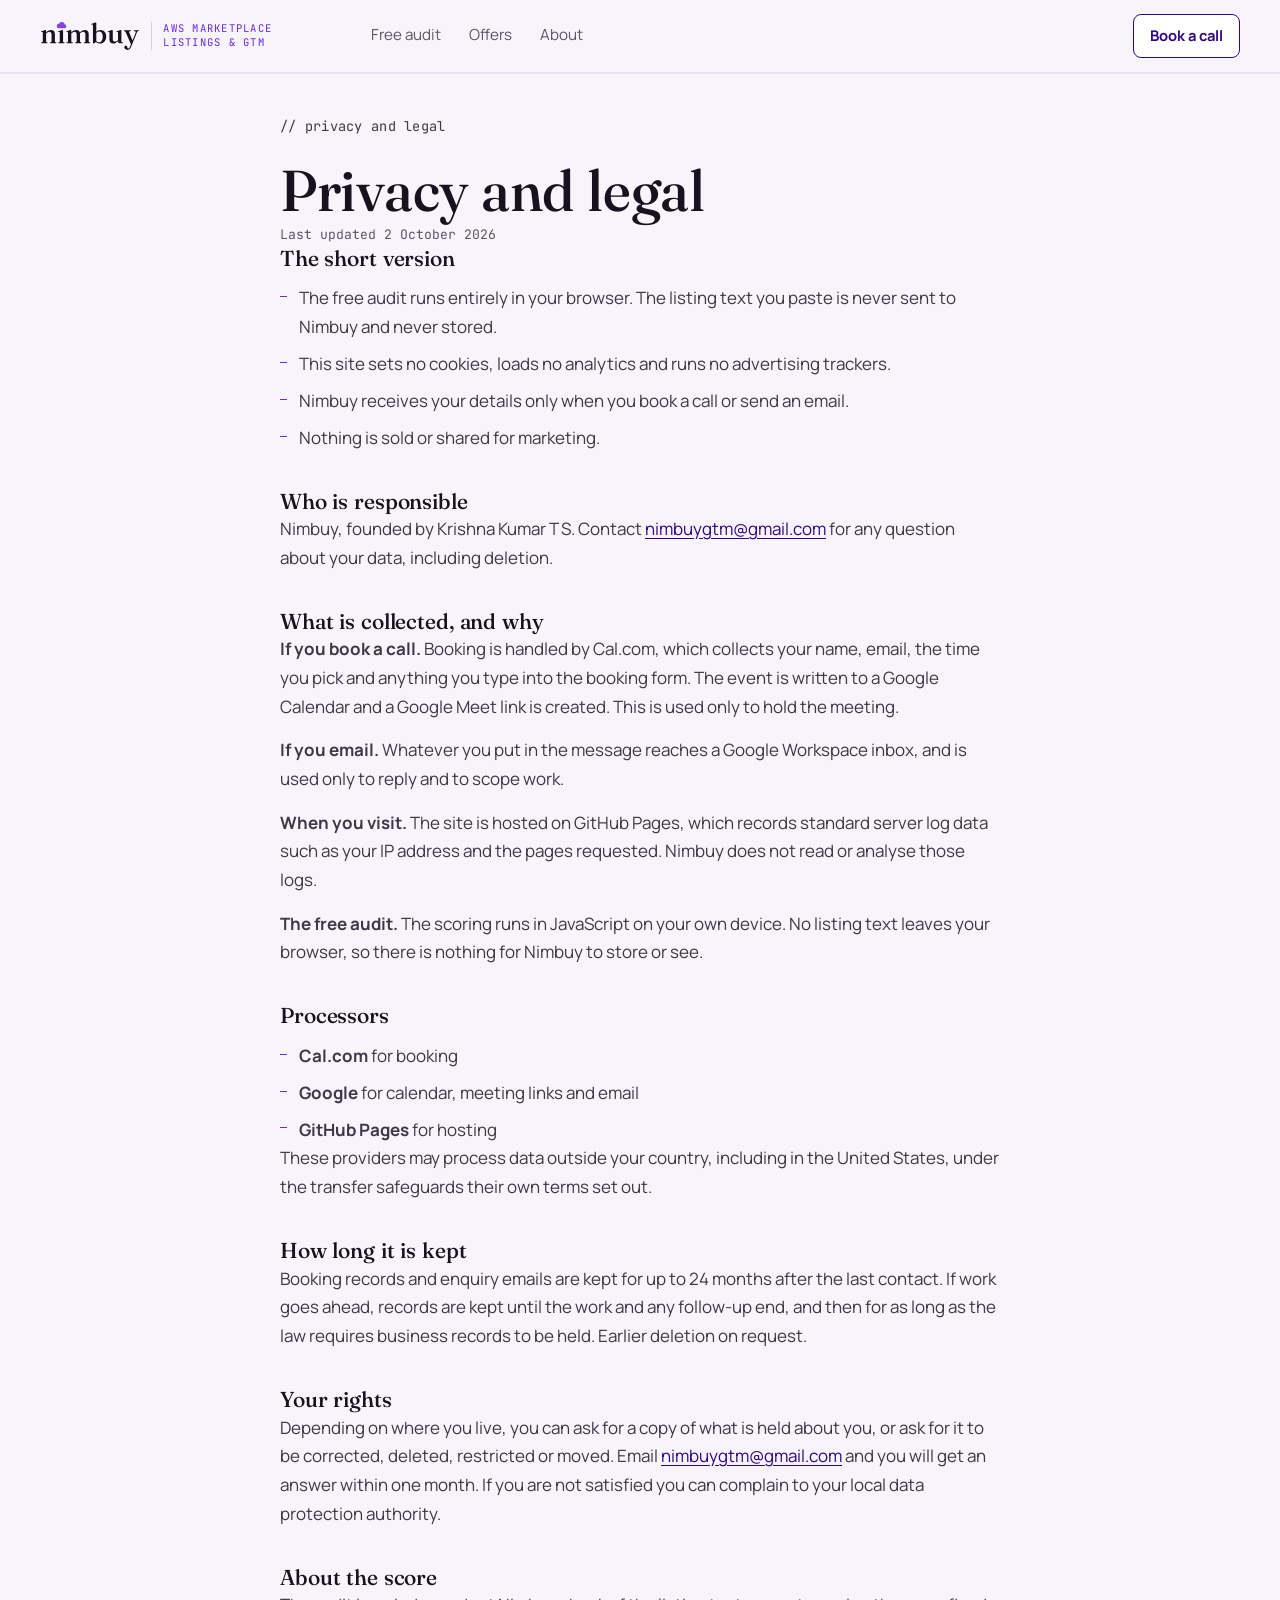
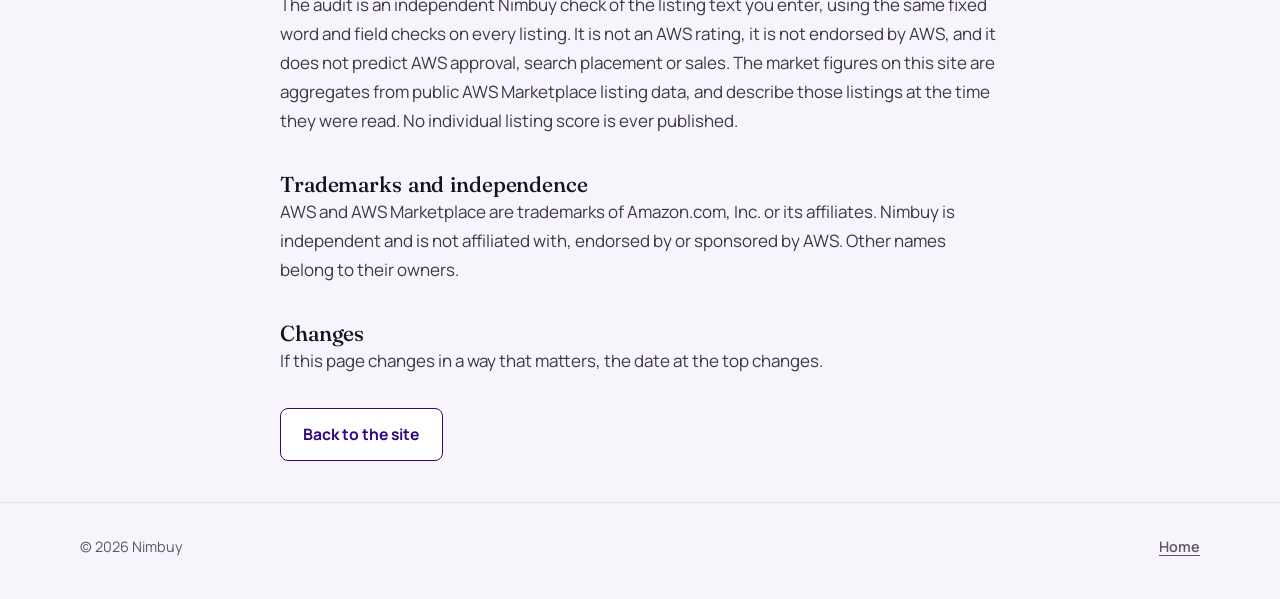
==== privacy.html @ 0306645f "Add files via upload" ====
<!doctype html>
<html lang="en">
<head>
  <meta charset="utf-8">
  <meta name="viewport" content="width=device-width, initial-scale=1">
  <title>Privacy and legal | Nimbuy</title>
  <meta name="description" content="What data Nimbuy collects, why, who processes it, and how to have it removed. Plus trademark and independence notices.">
  <meta name="author" content="Nimbuy">
  <meta name="theme-color" content="#f7f5fb">
  <link rel="canonical" href="https://nimbuy-gtm.github.io/privacy.html">
  <meta name="robots" content="index,follow">

  <link rel="icon" href="assets/favicon.svg" type="image/svg+xml">
  <link rel="apple-touch-icon" href="assets/apple-touch-icon.png">
  <link rel="preconnect" href="https://fonts.googleapis.com">
  <link rel="preconnect" href="https://fonts.gstatic.com" crossorigin>
  <link href="https://fonts.googleapis.com/css2?family=Fraunces:opsz,wght@9..144,400..600&family=JetBrains+Mono:wght@400;500&family=Manrope:wght@400..700&display=swap" rel="stylesheet">
  <link rel="stylesheet" href="css/style.css">
  <style>
    .legal { max-width: 72ch; }
    .legal h2 { font-size: 1.35rem; margin-top: 2.25rem; }
    .legal h2:first-of-type { margin-top: 0; }
    .legal p, .legal li { color: var(--body); line-height: 1.7; }
    .legal p + p { margin-top: 0.9rem; }
    .legal ul { margin-top: 0.75rem; display: grid; gap: 0.5rem; }
    .legal li { position: relative; padding-left: 1.2rem; }
    .legal li::before { content: ""; position: absolute; left: 0; top: 0.7em; width: 7px; height: 1px; background: var(--violet-2); }
    .legal .updated { font-family: var(--mono); font-size: 0.82rem; color: var(--muted); }
  </style>
</head>
<body>
  <a class="skip" href="#main">Skip to content</a>

  <header class="nav">
    <div class="nav-inner">
      <a class="brand" href="index.html" aria-label="Nimbuy, home">
        <img class="brand-logo" src="assets/nimbuy-wordmark.svg" alt="Nimbuy" width="100" height="30">
        <span class="brand-tag">AWS Marketplace listings &amp; GTM</span>
      </a>
      <nav aria-label="Sections">
        <ul class="nav-links">
          <li><a href="index.html#check">Free audit</a></li>
          <li><a href="index.html#offers">Offers</a></li>
          <li class="hide-sm"><a href="index.html#about">About</a></li>
        </ul>
      </nav>
      <a class="btn btn-outline btn-small" href="https://cal.com/nimbuy-gtm/30min" target="_blank" rel="noopener">Book a call</a>
    </div>
  </header>

  <main id="main">
    <section class="section">
      <div class="wrap legal">
        <p class="label label-code">// privacy and legal</p>
        <h1 style="margin-top:0.6rem">Privacy and legal</h1>
        <p class="updated">Last updated 2 October 2026</p>

        <h2>The short version</h2>
        <ul>
          <li>The free audit runs entirely in your browser. The listing text you paste is never sent to Nimbuy and never stored.</li>
          <li>This site sets no cookies, loads no analytics and runs no advertising trackers.</li>
          <li>Nimbuy receives your details only when you book a call or send an email.</li>
          <li>Nothing is sold or shared for marketing.</li>
        </ul>

        <h2>Who is responsible</h2>
        <p>Nimbuy, founded by Krishna Kumar T S. Contact <a href="mailto:nimbuygtm@gmail.com">nimbuygtm@gmail.com</a> for any question about your data, including deletion.</p>

        <h2>What is collected, and why</h2>
        <p><strong>If you book a call.</strong> Booking is handled by Cal.com, which collects your name, email, the time you pick and anything you type into the booking form. The event is written to a Google Calendar and a Google Meet link is created. This is used only to hold the meeting.</p>
        <p><strong>If you email.</strong> Whatever you put in the message reaches a Google Workspace inbox, and is used only to reply and to scope work.</p>
        <p><strong>When you visit.</strong> The site is hosted on GitHub Pages, which records standard server log data such as your IP address and the pages requested. Nimbuy does not read or analyse those logs.</p>
        <p><strong>The free audit.</strong> The scoring runs in JavaScript on your own device. No listing text leaves your browser, so there is nothing for Nimbuy to store or see.</p>

        <h2>Processors</h2>
        <ul>
          <li><strong>Cal.com</strong> for booking</li>
          <li><strong>Google</strong> for calendar, meeting links and email</li>
          <li><strong>GitHub Pages</strong> for hosting</li>
        </ul>
        <p>These providers may process data outside your country, including in the United States, under the transfer safeguards their own terms set out.</p>

        <h2>How long it is kept</h2>
        <p>Booking records and enquiry emails are kept for up to 24 months after the last contact. If work goes ahead, records are kept until the work and any follow-up end, and then for as long as the law requires business records to be held. Earlier deletion on request.</p>

        <h2>Your rights</h2>
        <p>Depending on where you live, you can ask for a copy of what is held about you, or ask for it to be corrected, deleted, restricted or moved. Email <a href="mailto:nimbuygtm@gmail.com">nimbuygtm@gmail.com</a> and you will get an answer within one month. If you are not satisfied you can complain to your local data protection authority.</p>

        <h2>About the score</h2>
        <p>The audit is an independent Nimbuy check of the listing text you enter, using the same fixed word and field checks on every listing. It is not an AWS rating, it is not endorsed by AWS, and it does not predict AWS approval, search placement or sales. The market figures on this site are aggregates from public AWS Marketplace listing data, and describe those listings at the time they were read. No individual listing score is ever published.</p>

        <h2>Trademarks and independence</h2>
        <p>AWS and AWS Marketplace are trademarks of Amazon.com, Inc. or its affiliates. Nimbuy is independent and is not affiliated with, endorsed by or sponsored by AWS. Other names belong to their owners.</p>

        <h2>Changes</h2>
        <p>If this page changes in a way that matters, the date at the top changes.</p>

        <p style="margin-top:2rem"><a class="btn btn-outline" href="index.html">Back to the site</a></p>
      </div>
    </section>
  </main>

  <footer class="footer">
    <div class="wrap footer-inner">
      <p>&copy; <span id="year">2026</span> Nimbuy</p>
      <p><a href="index.html">Home</a></p>
    </div>
  </footer>

  <script>document.getElementById("year").textContent = new Date().getFullYear()</script>
</body>
</html>
---- css/style.css ----
/* Krishna Kumar T S , portfolio
   Light, minimal. Lavender-white ground, deep violet accent, Fraunces for headings,
   Manrope for reading, JetBrains Mono for small section labels. Generous line spacing. */

:root {
  --bg: #f7f5fb;
  --surface: #ffffff;
  --ink: #16121f;
  --body: #3d3747;
  --muted: #5b5566;
  --line: #e6e1ef;
  --line-strong: #d6cde6;
  --violet: #330582;
  --violet-2: #6d28d9;
  --violet-3: #8b3ee6;
  --lilac: #c69cf5;
  --lilac-soft: #efe6fb;
  --band: #16121f;

  --serif: "Fraunces", Georgia, serif;
  --sans: "Manrope", system-ui, -apple-system, "Segoe UI", sans-serif;
  --mono: "JetBrains Mono", ui-monospace, Menlo, monospace;

  --wrap: 1120px;
  --gutter: clamp(1rem, 4vw, 2rem);
  --section: clamp(2rem, 3.2vw, 2.75rem);
  --radius: 16px;
  --radius-s: 8px;
  --ease: cubic-bezier(0.2, 0.8, 0.2, 1);
}

*,
*::before,
*::after { box-sizing: border-box; }

html { scroll-behavior: smooth; scroll-padding-top: 88px; -webkit-text-size-adjust: 100%; }

body {
  margin: 0;
  background: var(--bg);
  color: var(--body);
  font-family: var(--sans);
  font-size: 1.0625rem;
  line-height: 1.7;
  -webkit-font-smoothing: antialiased;
  overflow-x: hidden;
}

img { display: block; max-width: 100%; height: auto; }
a { color: var(--violet); text-underline-offset: 3px; }
h1, h2, h3, p, ul, ol, dl, dd, figure { margin: 0; }
ul, ol { padding: 0; list-style: none; }

h1, h2 {
  font-family: var(--serif);
  font-weight: 500;
  color: var(--ink);
  letter-spacing: -0.005em;
  word-spacing: 0.04em;
  text-wrap: balance;
}
h1 { font-size: clamp(2.4rem, 4.8vw, 3.6rem); line-height: 1.14; font-variation-settings: "opsz" 72; }
h2 { font-size: clamp(1.9rem, 3.4vw, 2.5rem); line-height: 1.22; font-variation-settings: "opsz" 48; }
h3 { color: var(--ink); font-weight: 700; line-height: 1.35; }

:focus-visible { outline: 2px solid var(--violet-2); outline-offset: 3px; border-radius: 4px; }

.skip {
  position: fixed; left: 1rem; top: -4rem; z-index: 100;
  padding: 0.6rem 1rem; background: var(--violet); color: #fff;
  border-radius: var(--radius-s); font-weight: 600; text-decoration: none;
}
.skip:focus { top: 1rem; }

.wrap { width: min(var(--wrap), 100% - 2 * var(--gutter)); margin-inline: auto; }

/* ---------- Labels ---------- */

.label {
  font-family: var(--mono);
  font-size: 0.78rem;
  font-weight: 500;
  letter-spacing: 0.14em;
  text-transform: uppercase;
  color: var(--violet-2);
  margin-bottom: 1.25rem;
}
.label-code {
  text-transform: none;
  letter-spacing: 0.02em;
  font-size: 0.85rem;
  color: var(--muted);
  font-weight: 400;
}
.label-lilac { color: var(--lilac); }

/* ---------- Nav ---------- */

.nav {
  position: sticky;
  top: 0;
  z-index: 50;
  background: rgba(247, 245, 251, 0.86);
  backdrop-filter: blur(12px);
  -webkit-backdrop-filter: blur(12px);
  border-bottom: 1px solid var(--line);
}
.nav-inner {
  width: min(1200px, 100% - 2 * var(--gutter));
  margin-inline: auto;
  min-height: 72px;
  display: flex;
  align-items: center;
  gap: 2rem;
}
.brand { display: flex; align-items: center; gap: 0.7rem; text-decoration: none; color: var(--ink); }
.brand-logo { display: block; height: 30px; width: auto; }
.brand-tag {
  font-family: var(--mono); font-size: 0.66rem; letter-spacing: 0.12em; line-height: 1.3;
  text-transform: uppercase; color: var(--violet-2);
  padding-left: 0.7rem; border-left: 1px solid var(--line-strong); max-width: 11rem;
}
.nav nav { flex: 1; }
.nav-links { display: flex; gap: 0.25rem; }
.nav-links a {
  display: inline-block;
  padding: 0.5rem 0.75rem;
  color: var(--muted);
  font-size: 0.95rem;
  text-decoration: none;
  border-bottom: 2px solid transparent;
  transition: color 0.2s;
}
.nav-links a:hover { color: var(--ink); }
.nav-links a[aria-current="true"],
.nav-links a[aria-current="page"] { color: var(--ink); border-bottom-color: var(--violet-2); }

/* ---------- Buttons ---------- */

.btn {
  display: inline-flex;
  align-items: center;
  justify-content: center;
  gap: 0.5rem;
  min-height: 48px;
  padding: 0.75rem 1.4rem;
  border-radius: var(--radius-s);
  font-family: var(--sans);
  font-size: 0.98rem;
  font-weight: 700;
  text-decoration: none;
  cursor: pointer;
  border: 1px solid transparent;
  transition: transform 0.2s var(--ease), box-shadow 0.2s, background-color 0.2s, border-color 0.2s;
}
.btn-primary {
  color: #fff;
  background: linear-gradient(90deg, var(--violet), var(--violet-3));
  box-shadow: 0 6px 18px -8px rgba(51, 5, 130, 0.55);
}
.btn-primary:hover { transform: translateY(-1px); box-shadow: 0 10px 24px -10px rgba(51, 5, 130, 0.7); }
.btn-outline { color: var(--violet); background: var(--surface); border-color: var(--violet); }
.btn-outline:hover { background: var(--lilac-soft); }
.btn-small { min-height: 42px; padding: 0.5rem 1rem; font-size: 0.92rem; }

/* ---------- Hero ---------- */

.hero {
  position: relative;
  padding-block: clamp(2rem, 4vw, 3rem) clamp(2rem, 3.5vw, 2.75rem);
  background:
    radial-gradient(640px 420px at 88% 0%, rgba(198, 156, 245, 0.35), transparent 70%),
    linear-gradient(var(--line) 1px, transparent 1px) 0 0 / 64px 64px,
    linear-gradient(90deg, var(--line) 1px, transparent 1px) 0 0 / 64px 64px;
  background-color: var(--bg);
}
.hero::after {
  content: "";
  position: absolute;
  inset: 0;
  background: linear-gradient(180deg, rgba(247, 245, 251, 0.55), var(--bg) 92%);
  pointer-events: none;
}
.hero-grid {
  position: relative;
  z-index: 1;
  display: grid;
  grid-template-columns: minmax(0, 1.15fr) minmax(0, 0.85fr);
  gap: clamp(2.5rem, 6vw, 5rem);
  align-items: center;
}
.hero-solo { grid-template-columns: minmax(0, 1fr); }
.accent { color: var(--violet-2); }
.hero-lede { margin-top: 1.5rem; max-width: 56ch; font-size: 1.125rem; color: var(--muted); }
.hero-actions { display: flex; flex-wrap: wrap; gap: 0.75rem; margin-top: 2rem; }

.chips { display: flex; flex-wrap: wrap; gap: 0.5rem; margin-top: 2rem; }
.chips li {
  padding: 0.35rem 0.85rem;
  border: 1px solid var(--line-strong);
  border-radius: 999px;
  background: var(--surface);
  font-family: var(--mono);
  font-size: 0.78rem;
  color: var(--body);
}

/* ---------- Stats row (hero) ---------- */

.stats {
  position: relative;
  z-index: 1;
  margin-top: clamp(2.5rem, 5vw, 3.5rem);
  display: grid;
  grid-template-columns: repeat(4, minmax(0, 1fr));
  border: 1px solid var(--line);
  border-radius: var(--radius);
  background: var(--surface);
}
.stats li { padding: 1.5rem 1.6rem; }
.stats li + li { border-left: 1px solid var(--line); }
.stat-value {
  font-family: var(--serif);
  font-size: clamp(1.6rem, 2.6vw, 2.1rem);
  font-weight: 500;
  line-height: 1.15;
  color: var(--violet);
}
.stat-label { margin-top: 0.45rem; color: var(--muted); font-size: 0.93rem; line-height: 1.55; }

.hero-photo {
  position: relative;
  border-radius: var(--radius);
  overflow: hidden;
  background: #fff;
  border: 1px solid var(--line);
  box-shadow: 0 30px 60px -36px rgba(51, 5, 130, 0.35);
  max-width: 460px;
  justify-self: end;
}
.hero-photo img { width: 100%; }
.hero-status {
  position: absolute;
  left: 1rem;
  right: 1rem;
  bottom: 1rem;
  display: flex;
  gap: 0.75rem;
  align-items: flex-start;
  padding: 0.85rem 1rem;
  border-radius: 12px;
  background: rgba(22, 18, 31, 0.86);
  backdrop-filter: blur(8px);
  -webkit-backdrop-filter: blur(8px);
  color: #e9e4f2;
  font-size: 0.9rem;
  line-height: 1.45;
}
.hero-status strong { display: block; color: #fff; font-weight: 700; }
.dot {
  flex: none;
  width: 9px; height: 9px;
  margin-top: 0.4rem;
  border-radius: 50%;
  background: #4ade80;
  animation: pulse 2.4s infinite;
}
@keyframes pulse {
  0% { box-shadow: 0 0 0 0 rgba(74, 222, 128, 0.55); }
  70% { box-shadow: 0 0 0 9px rgba(74, 222, 128, 0); }
  100% { box-shadow: 0 0 0 0 rgba(74, 222, 128, 0); }
}

/* ---------- Sections ---------- */

.section { padding-block: var(--section); border-top: 1px solid var(--line); }
.hero + .section { border-top: 0; }

.section-head {
  display: grid;
  grid-template-columns: minmax(0, 1.6fr) minmax(0, 1fr);
  gap: 2rem 4rem;
  align-items: end;
  margin-bottom: clamp(1.25rem, 2.4vw, 1.9rem);
}
.section-head h2 { max-width: 20ch; }
.section-aside { color: var(--muted); font-size: 1rem; max-width: 40ch; }

/* ---------- Approach ---------- */

.approach-grid {
  display: grid;
  grid-template-columns: minmax(0, 1fr) minmax(0, 1fr);
  gap: clamp(2rem, 5vw, 4.5rem);
  align-items: start;
}
.approach-visual {
  position: sticky;
  top: 104px;
  height: min(560px, calc(100vh - 140px));
  border-radius: var(--radius);
  border: 1px solid var(--line);
  background:
    radial-gradient(420px 320px at 50% 45%, rgba(198, 156, 245, 0.28), transparent 70%),
    var(--surface);
  overflow: hidden;
}
#stack { position: relative; display: block; width: 100%; height: 100%; }
.stack-fallback {
  position: absolute; inset: 12% 14%; width: 72%; height: 76%;
  transition: opacity 0.6s var(--ease);
}
.approach-visual.is-live .stack-fallback { opacity: 0; }
.no-webgl .approach-visual { display: none; }
.no-webgl .approach-grid { grid-template-columns: 1fr; }

.layer {
  display: grid;
  grid-template-columns: 40px minmax(0, 1fr);
  gap: 1.25rem;
  padding-block: 2.25rem;
  border-bottom: 1px solid var(--line);
}
.layer:first-child { padding-top: 0.5rem; }
.layer h3 { transition: color 0.3s; }
.layer.is-active h3 { color: var(--violet-2); }
.num {
  display: grid; place-items: center;
  width: 36px; height: 36px;
  border-radius: 8px;
  background: var(--lilac-soft);
  color: var(--violet-2);
  font-family: var(--mono);
  font-weight: 500;
  transition: background-color 0.3s, color 0.3s;
}
.layer.is-active .num { background: var(--violet-2); color: #fff; }
.layer h3 { font-size: 1.3rem; font-weight: 700; }
.layer p { margin-top: 0.6rem; color: var(--muted); max-width: 52ch; }
ul.facts { margin-top: 0.75rem; display: grid; gap: 0.55rem; }
ul.facts li { position: relative; padding-left: 1.25rem; color: var(--body); line-height: 1.6; }
ul.facts li::before {
  content: ""; position: absolute; left: 0; top: 0.72em;
  width: 6px; height: 6px; border-radius: 50%; background: var(--lilac);
}
ul.facts strong { color: var(--ink); font-weight: 700; }
.layer .proof {
  margin-top: 1rem;
  padding: 0.75rem 1rem;
  border-radius: var(--radius-s);
  background: var(--lilac-soft);
  color: var(--ink);
  font-size: 0.95rem;
  line-height: 1.55;
}

/* ---------- Results band ---------- */

.results { border-top: 0; padding-top: calc(var(--section) * 0.5); }
.band {
  border-radius: var(--radius);
  background: var(--band);
  color: #cfc7de;
  padding: clamp(1.6rem, 3.5vw, 2.5rem);
}
.band h2 { color: #fff; }
.band-head { margin-bottom: 2rem; }

.showcase {
  display: grid;
  grid-template-columns: minmax(0, 1.15fr) minmax(0, 1fr);
  gap: 1.5rem;
  align-items: stretch;
}
.shot {
  display: flex; flex-direction: column;
  border-radius: 14px;
  border: 1px solid rgba(255, 255, 255, 0.12);
  overflow: hidden;
  text-decoration: none;
  color: inherit;
  background: rgba(255, 255, 255, 0.03);
  transition: border-color 0.25s, transform 0.25s var(--ease);
}
.shot:hover { border-color: var(--lilac); transform: translateY(-2px); }
.shot-frame { display: block; background: #fff; }
.shot-bar {
  display: flex; align-items: center; gap: 6px;
  padding: 0.55rem 0.8rem;
  background: #ece8f3;
  font-family: var(--mono); font-size: 0.72rem; color: var(--muted);
}
.shot-bar i { width: 9px; height: 9px; border-radius: 50%; background: #d3cbe0; }
.shot-bar span { margin-left: 0.6rem; }
.shot img { width: 100%; }
.shot-caption { display: flex; flex-direction: column; gap: 0.35rem; padding: 1.25rem 1.4rem 1.4rem; }
.shot-caption strong { font-family: var(--serif); font-weight: 500; font-size: 1.2rem; color: #fff; }
.shot-caption span { font-size: 0.93rem; line-height: 1.6; }

.chart {
  display: flex; flex-direction: column; gap: 1.25rem;
  padding: 1.5rem;
  border-radius: 14px;
  border: 1px solid rgba(255, 255, 255, 0.12);
}
.chart-head { display: flex; flex-direction: column; gap: 0.3rem; }
.chart-head strong { font-family: var(--serif); font-weight: 500; font-size: 1.2rem; color: #fff; }
.chart-head span { font-size: 0.93rem; }
.chart svg { width: 100%; height: auto; overflow: visible; margin-block: auto; }
.chart-legend { display: grid; grid-template-columns: repeat(3, 1fr); margin: 0; border-top: 1px solid rgba(255, 255, 255, 0.12); padding-top: 1rem; }
.chart-legend dt { font-family: var(--mono); font-size: 0.75rem; color: #9d93b0; }
.chart-legend dd { margin: 0.2rem 0 0; font-family: var(--serif); font-size: 1.35rem; color: #fff; }
.chart-grid line { stroke: rgba(255, 255, 255, 0.1); }
.chart-axis text { fill: #9d93b0; font-family: var(--mono); font-size: 11px; }
.chart-area { fill: rgba(198, 156, 245, 0.14); }
.chart-line {
  fill: none; stroke: var(--lilac); stroke-width: 3; stroke-linecap: round; stroke-linejoin: round;
  stroke-dasharray: 1; stroke-dashoffset: 1;
  transition: stroke-dashoffset 1.6s var(--ease);
}
.chart.is-visible .chart-line { stroke-dashoffset: 0; }
.chart-dots circle { fill: var(--band); stroke: var(--lilac); stroke-width: 3; }
.chart-vals text { fill: #fff; font-family: var(--mono); font-size: 13px; }


/* ---------- Experience ---------- */

.timeline { border-top: 1px solid var(--line); }
.role {
  display: grid;
  grid-template-columns: 12rem minmax(0, 1fr);
  gap: 1rem 3rem;
  padding-block: 1.75rem;
  border-bottom: 1px solid var(--line);
}
.role-when { font-family: var(--mono); font-size: 0.85rem; color: var(--muted); padding-top: 0.3rem; }
.role-current .role-when { color: var(--violet-2); }
.role h3 { font-family: var(--serif); font-weight: 500; font-size: 1.45rem; line-height: 1.3; }
.role-org { margin-top: 0.35rem; color: var(--muted); font-size: 0.98rem; }
.role-summary { margin-top: 1rem; max-width: 68ch; color: var(--body); }
.role-grid { margin-top: 1.25rem; display: grid; grid-template-columns: 1fr 1fr; gap: 1.25rem; }
.role-grid > div { padding: 1.25rem 1.4rem; border: 1px solid var(--line); border-radius: 12px; background: var(--surface); }
.role-grid h4 { margin: 0; font-family: var(--mono); font-weight: 500; font-size: 0.78rem; letter-spacing: 0.1em; text-transform: uppercase; color: var(--violet-2); }
.role-body ul { margin-top: 0.8rem; display: grid; gap: 0.55rem; max-width: 68ch; }
.role-body li { position: relative; padding-left: 1.25rem; }
.role-body li::before {
  content: "";
  position: absolute; left: 0; top: 0.75em;
  width: 6px; height: 6px; border-radius: 50%;
  background: var(--lilac);
}

/* ---------- Cards ---------- */

.card-grid { display: grid; grid-template-columns: repeat(2, minmax(0, 1fr)); gap: 1.25rem; }
.card {
  padding: 1.75rem;
  border-radius: var(--radius);
  background: var(--surface);
  border: 1px solid var(--line);
}
.card h3 { font-family: var(--serif); font-weight: 500; font-size: 1.3rem; line-height: 1.3; margin-top: 0.4rem; }
.card p { color: var(--muted); margin-top: 0.5rem; font-size: 0.98rem; }
.card .card-meta { margin-top: 0; font-family: var(--mono); font-size: 0.78rem; letter-spacing: 0.04em; color: var(--muted); }
.card-feature { border-color: var(--lilac); background: linear-gradient(160deg, var(--lilac-soft), var(--surface) 65%); }
.card-feature .card-meta { color: var(--violet-2); }

.icon-tile {
  display: grid; place-items: center;
  width: 40px; height: 40px;
  border-radius: 10px;
  background: var(--lilac-soft);
  margin-bottom: 1.1rem;
}
.icon-tile svg { width: 22px; height: 22px; fill: none; stroke: var(--violet-2); stroke-width: 1.7; stroke-linejoin: round; stroke-linecap: round; }

/* ---------- Credentials ---------- */

.aws-grid { display: grid; grid-template-columns: repeat(4, minmax(0, 1fr)); gap: 1.25rem; }
.aws-grid .card h3 { font-size: 1.1rem; margin-top: 0; }
.aws-grid .card p { font-size: 0.9rem; }

.more { margin-top: 1.5rem; }
.more summary {
  display: inline-flex; align-items: center; gap: 0.5rem;
  min-height: 44px; padding: 0.5rem 1rem;
  border: 1px solid var(--line-strong); border-radius: var(--radius-s);
  background: var(--surface); color: var(--violet); font-weight: 700; font-size: 0.95rem;
  cursor: pointer; list-style: none;
}
.more summary::-webkit-details-marker { display: none; }
.more summary::after { content: "+"; font-family: var(--mono); }
.more[open] summary::after { content: "\2013"; }
.more[open] .cert-groups { margin-top: 2rem; }
.cert-groups {
  margin-top: 3.5rem;
  display: grid;
  grid-template-columns: repeat(3, minmax(0, 1fr));
  gap: 2.5rem;
}
.cert-groups h3 {
  font-family: var(--mono); font-weight: 500; font-size: 0.8rem;
  letter-spacing: 0.12em; text-transform: uppercase; color: var(--violet-2);
  padding-bottom: 0.9rem; border-bottom: 1px solid var(--line-strong);
}
.cert-groups li { padding-block: 0.85rem; border-bottom: 1px solid var(--line); color: var(--ink); font-size: 0.98rem; line-height: 1.45; }
.cert-groups li span { display: block; margin-top: 0.15rem; color: var(--muted); font-size: 0.88rem; }

/* ---------- Education & skills ---------- */

.edu-grid { display: grid; grid-template-columns: repeat(3, minmax(0, 1fr)); gap: 1.25rem; }
.edu-grid .card h3 { font-size: 1.2rem; }

.skills { margin-top: 2.5rem; border-top: 1px solid var(--line); }
.skills > div {
  display: grid; grid-template-columns: 9rem minmax(0, 1fr); gap: 1.5rem;
  padding-block: 1.1rem; border-bottom: 1px solid var(--line);
  align-items: baseline;
}
.skills dt { font-family: var(--mono); font-size: 0.82rem; color: var(--violet-2); }
.skills dd { display: flex; flex-wrap: wrap; gap: 0.45rem; }
.skills dd span {
  padding: 0.25rem 0.75rem; border-radius: 999px;
  background: var(--surface); border: 1px solid var(--line);
  font-size: 0.9rem; color: var(--ink);
}

/* ---------- Contact ---------- */

.contact { border-top: 0; padding-top: 0; }
.cta-card {
  padding: clamp(2.25rem, 6vw, 4rem);
  border-radius: var(--radius);
  border: 1px solid var(--lilac);
  background:
    radial-gradient(500px 300px at 100% 0%, rgba(198, 156, 245, 0.4), transparent 70%),
    var(--surface);
}
.cta-card h2 { max-width: 20ch; }
.cta-card > p { margin-top: 1rem; color: var(--muted); max-width: 52ch; }
.contact-links { display: flex; flex-wrap: wrap; gap: 0.5rem 1.5rem; margin-top: 1.75rem; }
.contact-links a { color: var(--body); font-weight: 600; }
.contact-links a:hover { color: var(--violet); }

/* ---------- Footer ---------- */

.footer { border-top: 1px solid var(--line); padding-block: 2rem 2.5rem; font-size: 0.9rem; color: var(--muted); }
.footer-inner { display: flex; justify-content: space-between; gap: 1rem; flex-wrap: wrap; }
.footer a { color: var(--muted); font-weight: 600; }
.footer a:hover { color: var(--violet); }

/* ---------- Work with me page ---------- */

.breadcrumb { font-family: var(--mono); font-size: 0.82rem; color: var(--muted); margin-bottom: 1.75rem; }
.breadcrumb a { color: var(--violet-2); text-decoration: none; }
.lead-copy { max-width: 64ch; }
.lead-copy .lead { margin-top: 1.25rem; font-size: 1.1rem; color: var(--muted); }
.lead-copy strong { color: var(--ink); }

.ladder { display: flex; flex-wrap: wrap; align-items: center; gap: 0.5rem; margin-top: 2rem; }
.ladder a {
  padding: 0.4rem 0.9rem; border-radius: 999px; border: 1px solid var(--line-strong);
  background: var(--surface); color: var(--ink); text-decoration: none;
  font-family: var(--mono); font-size: 0.8rem;
}
.ladder a:hover { border-color: var(--violet-2); }
.ladder span { color: var(--violet-2); font-size: 0.8rem; }

.offer-grid { display: grid; grid-template-columns: repeat(3, minmax(0, 1fr)); gap: 1.25rem; align-items: stretch; }
.sample {
  justify-self: end;
  width: 100%;
  max-width: 440px;
  padding: 1.5rem;
  border-radius: var(--radius);
  background: var(--surface);
  border: 1px solid var(--line);
  box-shadow: 0 30px 60px -36px rgba(51, 5, 130, 0.35);
}
.sample-head { display: flex; align-items: flex-start; gap: 0.75rem; padding-bottom: 1rem; border-bottom: 1px solid var(--line); }
.sample-head p { display: flex; flex-direction: column; line-height: 1.4; }
.sample-head strong { font-family: var(--serif); font-weight: 500; font-size: 1.2rem; color: var(--ink); }
.sample-head span { font-family: var(--mono); font-size: 0.75rem; color: var(--muted); }
.sample-tag {
  flex: none; padding: 0.2rem 0.55rem; border-radius: 6px;
  background: var(--lilac-soft); color: var(--violet-2);
  font-family: var(--mono); font-size: 0.72rem;
}
.sample-list { display: grid; }
.sample-list li { padding-block: 1rem; border-bottom: 1px solid var(--line); }
.sample-list h3 { margin-top: 0.45rem; font-size: 1rem; line-height: 1.4; }
.sample-list p { margin-top: 0.3rem; color: var(--muted); font-size: 0.9rem; line-height: 1.55; }
.sev { display: inline-block; padding: 0.15rem 0.5rem; border-radius: 999px; font-family: var(--mono); font-size: 0.7rem; }
.sev-high { background: var(--violet-2); color: #fff; }
.sev-mid { background: var(--lilac-soft); color: var(--violet); }
.sample-foot { margin-top: 1rem; font-size: 0.9rem; color: var(--ink); font-weight: 600; }
.after-note { margin-top: 1.75rem; color: var(--muted); font-size: 1rem; }

.research {
  margin-top: 1.5rem;
  display: grid; grid-template-columns: minmax(0, 1.1fr) minmax(0, 1fr); gap: 1.5rem 2rem; align-items: center;
  padding: 1.5rem;
  border-radius: 14px; border: 1px solid rgba(255, 255, 255, 0.12);
  color: inherit; text-decoration: none;
  transition: border-color 0.25s, transform 0.25s var(--ease);
}
.research:hover { border-color: var(--lilac); transform: translateY(-2px); }
.research-copy { display: flex; flex-direction: column; gap: 0.4rem; }
.research-copy strong { font-family: var(--serif); font-weight: 500; font-size: 1.2rem; color: #fff; }
.research-copy span { font-size: 0.93rem; line-height: 1.6; }
.research-link { margin-top: 0.3rem; color: var(--lilac); font-weight: 700; text-decoration: underline; text-underline-offset: 3px; }
.research-stats { display: grid; grid-template-columns: repeat(3, 1fr); gap: 0.75rem; }
.research-stats li { padding: 0.9rem; border-radius: 10px; background: rgba(255, 255, 255, 0.05); font-size: 0.85rem; line-height: 1.45; }
.research-stats b { display: block; font-family: var(--serif); font-weight: 500; font-size: 1.6rem; color: #fff; }

/* ---------- Listing check tool ---------- */

.hero-tool { grid-template-columns: minmax(0, 1fr) minmax(0, 1fr); align-items: start; }
.tool-facts { display: flex; flex-wrap: wrap; gap: 0.75rem 1.75rem; margin-top: 2rem; }
.tool-facts li { display: flex; flex-direction: column; font-size: 0.9rem; color: var(--muted); }
.tool-facts strong { font-family: var(--serif); font-weight: 500; font-size: 1.25rem; color: var(--violet); }

.tool {
  border-radius: var(--radius);
  background: var(--surface);
  border: 1px solid var(--line);
  box-shadow: 0 30px 70px -40px rgba(51, 5, 130, 0.45);
  overflow: hidden;
}
.tool-bar {
  display: flex; align-items: center; gap: 6px;
  padding: 0.7rem 1rem;
  background: var(--band);
  font-family: var(--mono); font-size: 0.75rem; color: #b9b0cc;
}
.tool-bar i { width: 10px; height: 10px; border-radius: 50%; background: #3a3348; }
.tool-bar i:first-child { background: #7c5bd6; }
.tool-bar span { margin-left: auto; margin-right: auto; }
.tool-body { padding: 1.5rem; }
.tool-body[hidden] { display: none; }
.tool-head { display: flex; justify-content: space-between; align-items: baseline; gap: 1rem; margin-bottom: 1rem; }
.tool-title { font-family: var(--serif); font-weight: 500; font-size: 1.4rem; color: var(--ink); }
.link-btn {
  border: 0; background: none; padding: 0.25rem 0; cursor: pointer;
  color: var(--violet-2); font: 600 0.92rem var(--sans); text-decoration: underline; text-underline-offset: 3px;
}
.field { display: block; margin-top: 0.9rem; font-size: 0.88rem; font-weight: 700; color: var(--ink); }
.field span { font-weight: 400; color: var(--muted); }
.field input,
.field select,
.field textarea {
  display: block; width: 100%; margin-top: 0.35rem;
  padding: 0.65rem 0.8rem;
  border: 1px solid var(--line-strong); border-radius: var(--radius-s);
  background: var(--bg); color: var(--ink);
  font: 400 0.95rem/1.5 var(--sans);
  resize: vertical;
}
.field input:focus,
.field select:focus,
.field textarea:focus { outline: 2px solid var(--violet-2); outline-offset: 1px; background: #fff; }
.field-more { margin-top: 0.9rem; }
.field-more summary { cursor: pointer; color: var(--violet-2); font-weight: 600; font-size: 0.9rem; }
.field-row { display: grid; grid-template-columns: repeat(2, minmax(0, 1fr)); gap: 0 0.9rem; }
.field-check { display: flex; align-items: center; gap: 0.55rem; margin-top: 0.9rem; font-size: 0.88rem; font-weight: 600; color: var(--ink); cursor: pointer; }
.field-check input { width: 1.05rem; height: 1.05rem; accent-color: var(--violet-2); }
.examples { display: flex; flex-wrap: wrap; align-items: center; gap: 0.4rem; font-size: 0.82rem; color: var(--muted); }
.chip-btn { border: 1px solid var(--line-strong); border-radius: 6px; background: var(--bg); padding: 0.2rem 0.55rem; cursor: pointer; font: 500 0.78rem var(--mono); color: var(--ink); }
.chip-btn:hover { border-color: var(--violet-2); color: var(--violet-2); }
.score-source { margin-bottom: 0.9rem; font-size: 0.82rem; color: var(--muted); }
.score-source a { color: var(--violet-2); font-weight: 600; }
.check-error { min-height: 1.2em; margin-top: 0.6rem; color: #b3261e; font-size: 0.88rem; }
.btn-block { width: 100%; margin-top: 0.4rem; }
.tool-note { margin-top: 0.8rem; color: var(--muted); font-size: 0.8rem; line-height: 1.5; }

.tool-result:focus { outline: none; }
.score-head { display: flex; align-items: center; gap: 1.25rem; padding-bottom: 1.1rem; border-bottom: 1px solid var(--line); }
.score-num { display: flex; align-items: baseline; font-family: var(--serif); color: var(--violet); }
.score-num strong { font-weight: 500; font-size: 3.4rem; line-height: 1; }
.score-num span { font-size: 1.1rem; color: var(--muted); margin-left: 0.2rem; }
.score-band { display: flex; flex-direction: column; font-weight: 700; color: var(--ink); font-size: 1.05rem; }
.score-band span { font-weight: 400; font-size: 0.85rem; color: var(--muted); }
.score-bars { display: grid; gap: 0.6rem; margin-top: 1.1rem; }
.score-bars li { display: grid; grid-template-columns: 10.5rem minmax(0, 1fr) 2.8rem; gap: 0.75rem; align-items: center; font-size: 0.88rem; }
.bar-name { color: var(--ink); font-weight: 600; }
.bar-track { position: relative; height: 10px; border-radius: 999px; background: var(--lilac-soft); overflow: hidden; }
.score-rank { margin-top: 1rem; padding: 0.8rem 0.9rem; border-radius: var(--radius-s); background: var(--lilac-soft); font-size: 0.88rem; line-height: 1.5; color: var(--body); }
.score-rank strong { display: block; color: var(--violet); font-size: 1rem; }
.bar-fill { display: block; height: 100%; border-radius: inherit; background: linear-gradient(90deg, var(--violet), var(--violet-3)); }
.bar-val { font-family: var(--mono); font-size: 0.78rem; color: var(--muted); text-align: right; }
.fix-title { margin-top: 1.4rem; font-size: 1rem; }
.fix-list { display: grid; gap: 0.7rem; margin-top: 0.7rem; }
.fix-list li { display: grid; grid-template-columns: 28px minmax(0, 1fr); gap: 0.75rem; padding: 0.8rem; border-radius: var(--radius-s); background: var(--bg); border: 1px solid var(--line); }
.fix-n { display: grid; place-items: center; width: 28px; height: 28px; border-radius: 7px; background: var(--violet-2); color: #fff; font-family: var(--mono); font-size: 0.85rem; }
.fix-reader { font-family: var(--mono); font-size: 0.72rem; color: var(--violet-2); }
.fix-list p { margin-top: 0.15rem; font-size: 0.92rem; line-height: 1.5; color: var(--ink); }
.score-cta { display: flex; flex-wrap: wrap; gap: 0.6rem; margin-top: 1.25rem; }
.bar-na .bar-name, .bar-na .bar-val { color: var(--muted); font-weight: 400; }
.bar-na .bar-track { background: repeating-linear-gradient(90deg, var(--lilac-soft) 0 6px, transparent 6px 10px); }
.score-disclaimer { margin-top: 1rem; font-size: 0.78rem; line-height: 1.5; color: var(--muted); }
.field-check-hint { align-items: flex-start; }
.field-check-hint input { margin-top: 0.15rem; flex: none; }
.field-check-hint small { display: block; font-weight: 400; color: var(--muted); font-size: 0.8rem; margin-top: 0.1rem; }

/* ---------- Research proof (offers page) ---------- */

.proof-grid { display: grid; grid-template-columns: repeat(4, minmax(0, 1fr)); gap: 1.25rem; }
.proof-grid li { padding: 1.4rem; border: 1px solid rgba(255, 255, 255, 0.12); border-radius: 12px; }
.proof-num { font-family: var(--serif); font-size: clamp(2rem, 3.5vw, 2.6rem); line-height: 1.1; color: #fff; }
.proof-grid li p:last-child { margin-top: 0.5rem; font-size: 0.93rem; line-height: 1.55; }
.proof-source { margin-top: 1.5rem; font-size: 0.85rem; color: #9d93b0; max-width: 80ch; }

/* ---------- Before / after ---------- */

.ba { display: grid; grid-template-columns: minmax(0, 1fr) auto minmax(0, 1fr); gap: 1.25rem; align-items: center; }
.ba-card { padding: 1.6rem; border-radius: var(--radius); border: 1px solid var(--line); background: var(--surface); height: 100%; }
.ba-before { background: #fbfafd; }
.ba-before h3, .ba-before .ba-short, .ba-before li { color: #8a8398; text-decoration: line-through; text-decoration-color: rgba(138, 131, 152, 0.5); }
.ba-after { border-color: var(--violet-2); box-shadow: 0 24px 50px -34px rgba(51, 5, 130, 0.45); }
.ba-tag { display: inline-block; padding: 0.15rem 0.55rem; border-radius: 6px; background: #eeeaf3; color: var(--muted); font-family: var(--mono); font-size: 0.75rem; }
.ba-tag-after { background: var(--lilac-soft); color: var(--violet-2); }
.ba-card h3 { margin-top: 0.9rem; font-family: var(--serif); font-weight: 500; font-size: 1.3rem; line-height: 1.3; }
.ba-short { margin-top: 0.6rem; color: var(--body); }
.ba-card ul { margin-top: 1rem; display: grid; gap: 0.45rem; }
.ba-card li { position: relative; padding-left: 1.2rem; font-size: 0.95rem; line-height: 1.5; }
.ba-card li::before { content: ""; position: absolute; left: 0; top: 0.6em; width: 6px; height: 6px; border-radius: 50%; background: var(--lilac); }
.ba-meta { margin-top: 1rem; padding-top: 0.9rem; border-top: 1px solid var(--line); font-family: var(--mono); font-size: 0.75rem; color: var(--muted); }
.ba-score {
  display: flex; flex-direction: column; align-items: center; gap: 0.3rem;
  padding: 1rem 1.2rem; border-radius: 14px; background: var(--band); color: #fff; text-align: center;
}
.ba-score span { display: flex; flex-direction: column; }
.ba-score small { font-family: var(--mono); font-size: 0.68rem; color: #9d93b0; }
.ba-score strong { font-family: var(--serif); font-weight: 500; font-size: 2.2rem; line-height: 1.1; }
.ba-after-num { color: var(--lilac); }
.ba-pct { font-style: normal; font-family: var(--mono); font-size: 0.66rem; color: #9d93b0; }
.ba-arrow { color: #9d93b0; transform: rotate(90deg); }

/* ---------- FAQ ---------- */

.faq-wrap { display: grid; grid-template-columns: minmax(0, 1fr) minmax(0, 1.6fr); gap: 2rem 4rem; }
.faq details { border-bottom: 1px solid var(--line); }
.faq details:first-child { border-top: 1px solid var(--line); }
.faq summary {
  display: flex; justify-content: space-between; gap: 1rem;
  padding-block: 1.1rem; cursor: pointer; list-style: none;
  font-weight: 700; color: var(--ink);
}
.faq summary::-webkit-details-marker { display: none; }
.faq summary::after { content: "+"; font-family: var(--mono); color: var(--violet-2); }
.faq details[open] summary::after { content: "\2013"; }
.faq details p { padding-bottom: 1.1rem; color: var(--muted); max-width: 62ch; }

.offer-grid-4 { grid-template-columns: repeat(4, minmax(0, 1fr)); max-width: none; }
.ba-fact { margin-top: 1.5rem; max-width: 70ch; color: var(--body); }
.ba-fact strong { color: var(--violet); }
.who { display: grid; grid-template-columns: 220px minmax(0, 1fr); gap: 2rem 2.5rem; align-items: center; padding: 2rem; border: 1px solid var(--line); border-radius: var(--radius); background: var(--surface); }
.who-photo img { width: 100%; height: auto; border-radius: 14px; background: var(--lilac-soft); }
.who-copy h2 { margin-top: 0.4rem; }
.who-role { margin-top: 0.3rem; color: var(--muted); }
.who-facts { display: grid; gap: 0.5rem; margin-top: 1.1rem; }
.who-facts li { position: relative; padding-left: 1.25rem; color: var(--body); }
.who-facts li::before { content: ""; position: absolute; left: 0; top: 0.65em; width: 6px; height: 6px; border-radius: 50%; background: var(--violet-2); }
.who-links { display: flex; flex-wrap: wrap; gap: 0.5rem; margin-top: 1.4rem; }
.offer-grid-2 { grid-template-columns: repeat(2, minmax(0, 1fr)); }
.offer { display: flex; flex-direction: column; padding: 1.9rem; }
.offer-top { display: flex; justify-content: space-between; align-items: flex-start; gap: 1rem; }
.offer-top .icon-tile { margin-bottom: 0; }
.price {
  font-family: var(--mono); font-size: 0.82rem; color: var(--ink);
  padding: 0.3rem 0.6rem; border: 1px solid var(--line-strong); border-radius: 6px; background: var(--bg);
}
.price small { font-size: 0.72rem; color: var(--muted); }
.offer h3 { margin-top: 1.4rem; font-size: 1.4rem; }
.offer .offer-term { margin-top: 0.3rem; font-family: var(--mono); font-size: 0.8rem; color: var(--violet-2); }
.offer .offer-desc { margin-top: 1rem; color: var(--muted); }
.offer ul { margin-top: 1.1rem; display: grid; gap: 0.5rem; }
.offer li { position: relative; padding-left: 1.5rem; font-size: 0.95rem; line-height: 1.55; color: var(--body); }
.offer li::before {
  content: ""; position: absolute; left: 0; top: 0.35em;
  width: 12px; height: 7px;
  border-left: 2px solid var(--violet-2); border-bottom: 2px solid var(--violet-2);
  transform: rotate(-45deg);
}
.offer .offer-note { margin-top: 1.25rem; padding-top: 1.1rem; border-top: 1px solid var(--line); color: var(--ink); font-size: 0.93rem; font-weight: 600; line-height: 1.55; }
.offer-spacer { flex: 1; min-height: 1.5rem; }
.offer-feature { border-color: var(--violet-2); box-shadow: 0 24px 50px -34px rgba(51, 5, 130, 0.45); }
.founding {
  display: block; margin-top: 1.25rem; padding: 0.6rem 0.8rem; border-radius: 8px; line-height: 1.5;
  background: var(--lilac-soft); color: var(--violet); font-size: 0.9rem; font-weight: 600;
}

.steps { display: grid; grid-template-columns: repeat(3, minmax(0, 1fr)); gap: 1.25rem; }
.steps li { padding: 1.75rem; border-top: 2px solid var(--violet-2); background: var(--surface); border-radius: 0 0 12px 12px; }
.steps h3 { margin-top: 0.9rem; font-size: 1.15rem; }
.steps-4 { grid-template-columns: repeat(4, minmax(0, 1fr)); }
.dim-table { margin-top: 2rem; border: 1px solid var(--line); border-radius: var(--radius); background: var(--surface); overflow: hidden; }
.dim-row { display: grid; grid-template-columns: 16rem minmax(0, 1fr); gap: 1.5rem; align-items: center; padding: 0.95rem 1.4rem; border-top: 1px solid var(--line); font-size: 0.95rem; }
.dim-row:first-child { border-top: 0; }
.dim-row b { color: var(--ink); }
.dim-row > span:nth-child(2) { color: var(--body); line-height: 1.5; }
.dim-row-head { padding-block: 0.7rem; background: var(--bg); font-family: var(--mono); font-size: 0.72rem; letter-spacing: 0.04em; text-transform: uppercase; color: var(--muted); }
.market { margin-top: 1.75rem; padding: 1.25rem 1.4rem; border: 1px solid rgba(255, 255, 255, 0.12); border-radius: 12px; }
.market figcaption { display: flex; flex-wrap: wrap; justify-content: space-between; gap: 0.25rem 1rem; font-size: 0.85rem; color: #9d93b0; }
.market figcaption strong { color: #fff; font-weight: 600; }
.market figcaption b { color: #fff; font-family: var(--mono); font-weight: 500; }
.market-note { margin-top: 0.5rem; font-size: 0.8rem; color: #9d93b0; }
.market-chart svg, .score-market svg { display: block; width: 100%; height: auto; margin-top: 0.75rem; overflow: visible; }
.mc-bar { fill: rgba(198, 156, 245, 0.45); }
.mc-bar:hover { fill: var(--lilac); }
.mc-on { fill: var(--lilac); }
.mc-med { stroke: #9d93b0; stroke-dasharray: 3 3; }
.mc-you { stroke: #fff; stroke-width: 2; }
.mc-lbl, .mc-axis { font: 500 10px var(--mono); fill: #9d93b0; }
.mc-you-lbl { fill: #fff; }
.score-market { margin-top: 0.9rem; padding: 0.6rem 0.8rem 0.4rem; border-radius: var(--radius-s); background: var(--band); }
.score-market svg { margin-top: 0; }
.steps .num { font-family: var(--mono); font-size: 0.85rem; color: var(--violet-2); }
.dims { display: grid; grid-template-columns: repeat(auto-fill, minmax(260px, 1fr)); gap: 0.75rem 1.5rem; margin-top: 2rem; }
.dims li { padding: 0.9rem 1rem; border: 1px solid var(--line); border-radius: var(--radius-s); background: var(--surface); font-size: 0.9rem; line-height: 1.5; color: var(--muted); }
.dims b { display: block; color: var(--ink); font-size: 0.95rem; }
.ba-more { margin-top: 0.8rem; font-size: 0.88rem; }
.ba-more summary { cursor: pointer; color: var(--violet-2); font-weight: 600; }
.ba-more p { margin-top: 0.5rem; color: var(--body); line-height: 1.55; }
.ba-before .ba-more p { color: #8a8398; text-decoration: line-through; text-decoration-color: rgba(138, 131, 152, 0.5); }
.ba-run { margin-top: 0.9rem; font-size: 0.88rem; }
.steps p { margin-top: 0.5rem; color: var(--muted); font-size: 0.97rem; }

.fit-grid { display: grid; grid-template-columns: 1fr 1fr; gap: 1.25rem; }
.fit-grid h3 { font-family: var(--serif); font-weight: 500; font-size: 1.3rem; }
.fit-grid ul { margin-top: 1rem; display: grid; gap: 0.6rem; }
.fit-grid li { position: relative; padding-left: 1.25rem; color: var(--body); }
.fit-grid li::before { content: ""; position: absolute; left: 0; top: 0.75em; width: 6px; height: 6px; border-radius: 50%; background: var(--lilac); }

/* ---------- Reveal on scroll ---------- */

.js .reveal { opacity: 0; transform: translateY(18px); transition: opacity 0.7s var(--ease), transform 0.7s var(--ease); }
.js .reveal.is-visible { opacity: 1; transform: none; }

/* ---------- Responsive ---------- */

@media (max-width: 1000px) {
  .nav-links a { padding-inline: 0.5rem; }
  .aws-grid { grid-template-columns: repeat(2, minmax(0, 1fr)); }
  .offer-grid { grid-template-columns: 1fr; max-width: 640px; }
  .offer-grid-4 { grid-template-columns: repeat(2, minmax(0, 1fr)); max-width: none; }
  .who { grid-template-columns: 160px minmax(0, 1fr); }
  .proof-grid { grid-template-columns: repeat(2, minmax(0, 1fr)); }
  .ba { grid-template-columns: 1fr; }
  .steps-4 { grid-template-columns: repeat(2, minmax(0, 1fr)); }
  .ba-score { flex-direction: row; justify-self: center; gap: 1rem; }
  .ba-arrow { transform: none; }
  .stats { grid-template-columns: repeat(2, minmax(0, 1fr)); }
  .stats li:nth-child(3) { border-left: 0; }
  .stats li:nth-child(n + 3) { border-top: 1px solid var(--line); }
  .showcase { grid-template-columns: 1fr; }
  .research { grid-template-columns: 1fr; }
  .edu-grid { grid-template-columns: 1fr 1fr; }
}

@media (max-width: 860px) {
  html { scroll-padding-top: 124px; }
  .nav-inner { flex-wrap: wrap; justify-content: space-between; gap: 0 1rem; min-height: 64px; }
  .nav nav { order: 3; flex: 1 0 100%; margin-inline: calc(-1 * var(--gutter)); overflow-x: auto; scrollbar-width: none; }
  .nav nav::-webkit-scrollbar { display: none; }
  .nav-links { padding-inline: calc(var(--gutter) - 0.5rem); }
  .nav-links a { white-space: nowrap; padding-block: 0.55rem 0.65rem; font-size: 0.9rem; }
  .hero-grid { grid-template-columns: 1fr; }
  .hero-photo { justify-self: start; max-width: 420px; }
  .sample { justify-self: start; }
  .hero-tool { grid-template-columns: 1fr; }
  .faq-wrap { grid-template-columns: 1fr; }
  .section-head { grid-template-columns: 1fr; }
  .approach-grid { grid-template-columns: 1fr; }
  /* Phones: the stack becomes a full-width band pinned flush under the nav (height from main.js),
     so scrolled text never shows through a gap above it. */
  .approach-visual {
    top: var(--nav-h, 85px); height: 220px; z-index: 2;
    margin-inline: calc(-1 * var(--gutter)); border-radius: 0; border-width: 0 0 1px;
    box-shadow: 0 14px 22px -20px rgba(22, 18, 31, 0.35);
  }
  .role { grid-template-columns: 1fr; gap: 0.4rem; }
  .card-grid { grid-template-columns: 1fr; }
  .cert-groups { grid-template-columns: 1fr; gap: 2rem; }
  .role-grid { grid-template-columns: 1fr; }
  .steps, .steps-4 { grid-template-columns: 1fr; }
  .offer-grid-4 { grid-template-columns: 1fr; max-width: 640px; }
  .who { grid-template-columns: 1fr; }
  .who-photo { max-width: 180px; }
  .fit-grid { grid-template-columns: 1fr; }
}

@media (max-width: 560px) {
  body { font-size: 1rem; }
  .brand-tag { display: none; }
  .nav .btn-small { white-space: nowrap; padding-inline: 0.7rem; font-size: 0.84rem; min-height: 38px; }
  .nav-inner { gap: 0 0.5rem; }
  .brand { gap: 0.5rem; }
  .brand-logo { height: 26px; }
  .nav-links a { padding-inline: 0.45rem; font-size: 0.85rem; }
  .nav-links .hide-sm { display: none; }
  .aws-grid,
  .edu-grid { grid-template-columns: 1fr; }
  .stats { grid-template-columns: 1fr; }
  .proof-grid { grid-template-columns: 1fr; }
  .research-stats { grid-template-columns: 1fr; }
  .score-bars li { grid-template-columns: 8.6rem minmax(0, 1fr) 2.4rem; font-size: 0.8rem; gap: 0.5rem; }
  .field-row { grid-template-columns: 1fr; }
  .stats li + li { border-left: 0; border-top: 1px solid var(--line); }
  .skills > div { grid-template-columns: 1fr; gap: 0.25rem; }
  .hero-actions .btn { flex: 1 1 100%; }
}

@media (prefers-reduced-motion: reduce) {
  html { scroll-behavior: auto; }
  *, *::before, *::after {
    animation-duration: 0.001ms !important;
    animation-iteration-count: 1 !important;
    transition-duration: 0.001ms !important;
  }
  .js .reveal { opacity: 1; transform: none; }
}

/* ---------- Ambient background: two soft glows that drift as you scroll ---------- */

.ambient { position: fixed; inset: 0; z-index: -1; pointer-events: none; overflow: hidden; }
.ambient i { position: absolute; width: 60vmax; height: 60vmax; border-radius: 50%; filter: blur(80px); opacity: 0.35; will-change: transform; }
.ambient i:first-child { top: -20vmax; right: -18vmax; background: radial-gradient(circle, #d9c6f7, transparent 65%); transform: translate3d(0, calc(var(--scroll, 0) * 40vh), 0); }
.ambient i:last-child { bottom: -25vmax; left: -20vmax; background: radial-gradient(circle, #e7dbfb, transparent 65%); transform: translate3d(0, calc(var(--scroll, 0) * -35vh), 0); }
@media (prefers-reduced-motion: reduce) { .ambient i { transform: none !important; } }

/* ---------- Result: dimensions grouped under the reader that checks them ---------- */

.score-verdict { margin-top: 1rem; font-size: 0.95rem; line-height: 1.55; color: var(--body); }
.score-verdict strong { color: var(--ink); }
.reader-group { margin-top: 1.1rem; }
.reader-name {
  font-family: var(--mono); font-size: 0.7rem; letter-spacing: 0.1em; text-transform: uppercase;
  color: var(--violet-2); padding-bottom: 0.4rem; border-bottom: 1px solid var(--line);
}
.reader-group .score-bars { margin-top: 0.6rem; }
.score-bars li { grid-template-columns: 9.5rem minmax(0, 1fr) 2.6rem; row-gap: 0.15rem; }
.bar-place {
  grid-column: 1 / -1; font-family: var(--mono); font-size: 0.68rem; color: var(--muted);
  letter-spacing: 0.01em;
}
.bar-na-note { margin-top: 0.9rem; font-size: 0.78rem; line-height: 1.5; color: var(--muted); }
@media (max-width: 520px) {
  .score-bars li { grid-template-columns: 7rem minmax(0, 1fr) 2.4rem; }
  .bar-place { font-size: 0.64rem; }
}
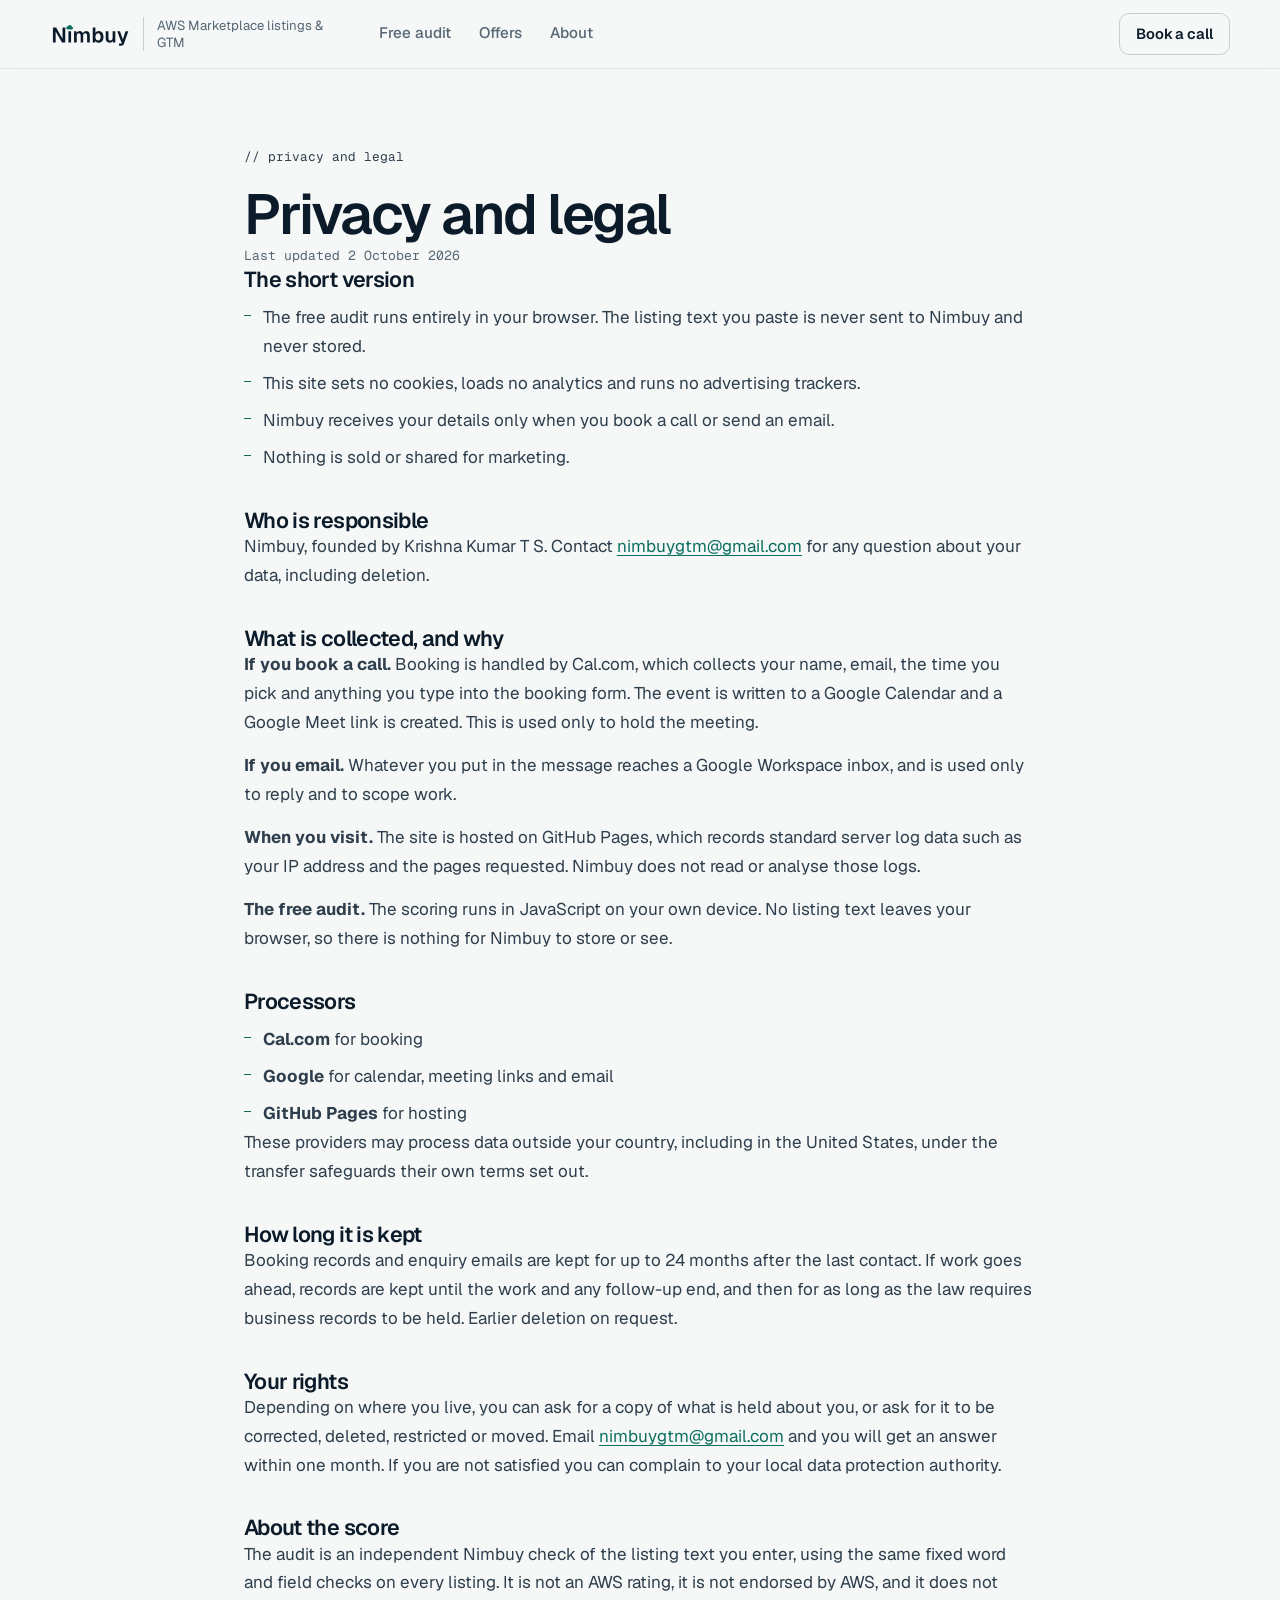
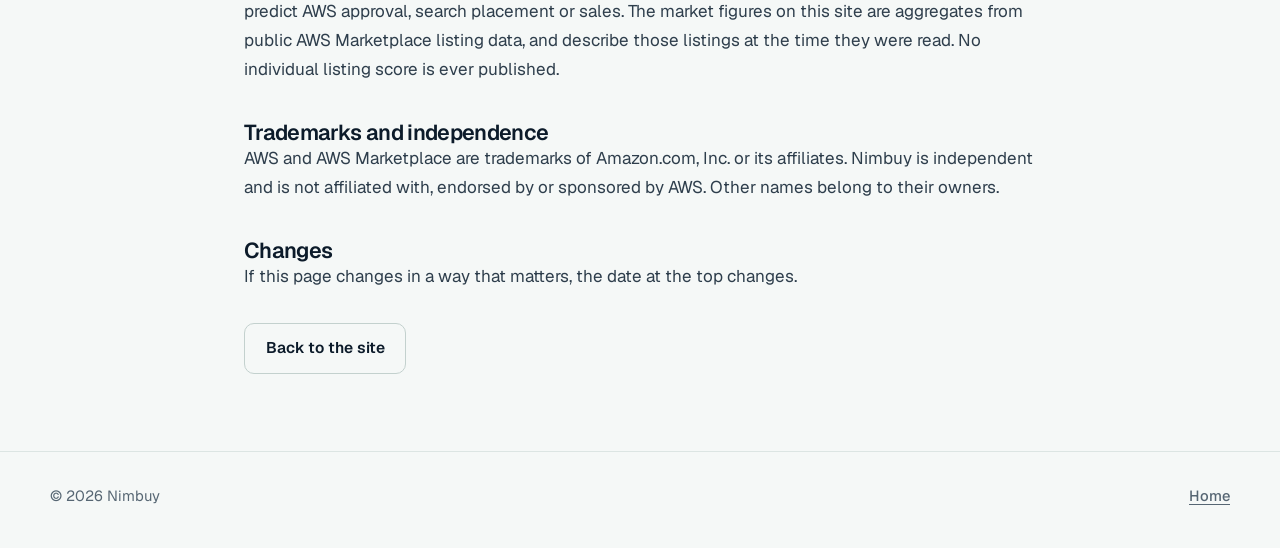
==== commit 301486d1: "Add files via upload" ====
--- a/privacy.html
+++ b/privacy.html
@@ -6,15 +6,14 @@
   <title>Privacy and legal | Nimbuy</title>
   <meta name="description" content="What data Nimbuy collects, why, who processes it, and how to have it removed. Plus trademark and independence notices.">
   <meta name="author" content="Nimbuy">
-  <meta name="theme-color" content="#f7f5fb">
+  <meta name="theme-color" content="#f5f8f7" media="(prefers-color-scheme: light)">
+  <meta name="theme-color" content="#0a141d" media="(prefers-color-scheme: dark)">
   <link rel="canonical" href="https://nimbuy-gtm.github.io/privacy.html">
   <meta name="robots" content="index,follow">
 
   <link rel="icon" href="assets/favicon.svg" type="image/svg+xml">
   <link rel="apple-touch-icon" href="assets/apple-touch-icon.png">
-  <link rel="preconnect" href="https://fonts.googleapis.com">
-  <link rel="preconnect" href="https://fonts.gstatic.com" crossorigin>
-  <link href="https://fonts.googleapis.com/css2?family=Fraunces:opsz,wght@9..144,400..600&family=JetBrains+Mono:wght@400;500&family=Manrope:wght@400..700&display=swap" rel="stylesheet">
+  <link rel="preload" href="assets/fonts/geist-var.woff2" as="font" type="font/woff2" crossorigin>
   <link rel="stylesheet" href="css/style.css">
   <style>
     .legal { max-width: 72ch; }
@@ -24,7 +23,7 @@
     .legal p + p { margin-top: 0.9rem; }
     .legal ul { margin-top: 0.75rem; display: grid; gap: 0.5rem; }
     .legal li { position: relative; padding-left: 1.2rem; }
-    .legal li::before { content: ""; position: absolute; left: 0; top: 0.7em; width: 7px; height: 1px; background: var(--violet-2); }
+    .legal li::before { content: ""; position: absolute; left: 0; top: 0.7em; width: 7px; height: 1px; background: var(--brand); }
     .legal .updated { font-family: var(--mono); font-size: 0.82rem; color: var(--muted); }
   </style>
 </head>
@@ -34,7 +33,8 @@
   <header class="nav">
     <div class="nav-inner">
       <a class="brand" href="index.html" aria-label="Nimbuy, home">
-        <img class="brand-logo" src="assets/nimbuy-wordmark.svg" alt="Nimbuy" width="100" height="30">
+        <img class="brand-logo logo-on-light" src="assets/nimbuy-wordmark.svg" alt="Nimbuy" width="100" height="38">
+        <img class="brand-logo logo-on-dark" src="assets/nimbuy-wordmark-white.svg" alt="" width="100" height="38" aria-hidden="true">
         <span class="brand-tag">AWS Marketplace listings &amp; GTM</span>
       </a>
       <nav aria-label="Sections">
--- a/css/style.css
+++ b/css/style.css
@@ -1,951 +1,542 @@
-/* Krishna Kumar T S , portfolio
-   Light, minimal. Lavender-white ground, deep violet accent, Fraunces for headings,
-   Manrope for reading, JetBrains Mono for small section labels. Generous line spacing. */
-
-:root {
-  --bg: #f7f5fb;
-  --surface: #ffffff;
-  --ink: #16121f;
-  --body: #3d3747;
-  --muted: #5b5566;
-  --line: #e6e1ef;
-  --line-strong: #d6cde6;
-  --violet: #330582;
-  --violet-2: #6d28d9;
-  --violet-3: #8b3ee6;
-  --lilac: #c69cf5;
-  --lilac-soft: #efe6fb;
-  --band: #16121f;
-
-  --serif: "Fraunces", Georgia, serif;
-  --sans: "Manrope", system-ui, -apple-system, "Segoe UI", sans-serif;
-  --mono: "JetBrains Mono", ui-monospace, Menlo, monospace;
-
-  --wrap: 1120px;
-  --gutter: clamp(1rem, 4vw, 2rem);
-  --section: clamp(2rem, 3.2vw, 2.75rem);
-  --radius: 16px;
-  --radius-s: 8px;
-  --ease: cubic-bezier(0.2, 0.8, 0.2, 1);
-}
-
-*,
-*::before,
-*::after { box-sizing: border-box; }
-
-html { scroll-behavior: smooth; scroll-padding-top: 88px; -webkit-text-size-adjust: 100%; }
-
-body {
-  margin: 0;
-  background: var(--bg);
-  color: var(--body);
-  font-family: var(--sans);
-  font-size: 1.0625rem;
-  line-height: 1.7;
-  -webkit-font-smoothing: antialiased;
-  overflow-x: hidden;
-}
-
-img { display: block; max-width: 100%; height: auto; }
-a { color: var(--violet); text-underline-offset: 3px; }
-h1, h2, h3, p, ul, ol, dl, dd, figure { margin: 0; }
-ul, ol { padding: 0; list-style: none; }
-
-h1, h2 {
-  font-family: var(--serif);
-  font-weight: 500;
-  color: var(--ink);
-  letter-spacing: -0.005em;
-  word-spacing: 0.04em;
-  text-wrap: balance;
-}
-h1 { font-size: clamp(2.4rem, 4.8vw, 3.6rem); line-height: 1.14; font-variation-settings: "opsz" 72; }
-h2 { font-size: clamp(1.9rem, 3.4vw, 2.5rem); line-height: 1.22; font-variation-settings: "opsz" 48; }
-h3 { color: var(--ink); font-weight: 700; line-height: 1.35; }
-
-:focus-visible { outline: 2px solid var(--violet-2); outline-offset: 3px; border-radius: 4px; }
-
-.skip {
-  position: fixed; left: 1rem; top: -4rem; z-index: 100;
-  padding: 0.6rem 1rem; background: var(--violet); color: #fff;
-  border-radius: var(--radius-s); font-weight: 600; text-decoration: none;
-}
-.skip:focus { top: 1rem; }
-
-.wrap { width: min(var(--wrap), 100% - 2 * var(--gutter)); margin-inline: auto; }
-
-/* ---------- Labels ---------- */
-
-.label {
-  font-family: var(--mono);
-  font-size: 0.78rem;
-  font-weight: 500;
-  letter-spacing: 0.14em;
-  text-transform: uppercase;
-  color: var(--violet-2);
-  margin-bottom: 1.25rem;
-}
-.label-code {
-  text-transform: none;
-  letter-spacing: 0.02em;
-  font-size: 0.85rem;
-  color: var(--muted);
-  font-weight: 400;
-}
-.label-lilac { color: var(--lilac); }
-
-/* ---------- Nav ---------- */
-
-.nav {
-  position: sticky;
-  top: 0;
-  z-index: 50;
-  background: rgba(247, 245, 251, 0.86);
-  backdrop-filter: blur(12px);
-  -webkit-backdrop-filter: blur(12px);
-  border-bottom: 1px solid var(--line);
-}
-.nav-inner {
-  width: min(1200px, 100% - 2 * var(--gutter));
-  margin-inline: auto;
-  min-height: 72px;
-  display: flex;
-  align-items: center;
-  gap: 2rem;
-}
-.brand { display: flex; align-items: center; gap: 0.7rem; text-decoration: none; color: var(--ink); }
-.brand-logo { display: block; height: 30px; width: auto; }
-.brand-tag {
-  font-family: var(--mono); font-size: 0.66rem; letter-spacing: 0.12em; line-height: 1.3;
-  text-transform: uppercase; color: var(--violet-2);
-  padding-left: 0.7rem; border-left: 1px solid var(--line-strong); max-width: 11rem;
-}
-.nav nav { flex: 1; }
-.nav-links { display: flex; gap: 0.25rem; }
-.nav-links a {
-  display: inline-block;
-  padding: 0.5rem 0.75rem;
-  color: var(--muted);
-  font-size: 0.95rem;
-  text-decoration: none;
-  border-bottom: 2px solid transparent;
-  transition: color 0.2s;
-}
-.nav-links a:hover { color: var(--ink); }
-.nav-links a[aria-current="true"],
-.nav-links a[aria-current="page"] { color: var(--ink); border-bottom-color: var(--violet-2); }
-
-/* ---------- Buttons ---------- */
-
-.btn {
-  display: inline-flex;
-  align-items: center;
-  justify-content: center;
-  gap: 0.5rem;
-  min-height: 48px;
-  padding: 0.75rem 1.4rem;
-  border-radius: var(--radius-s);
-  font-family: var(--sans);
-  font-size: 0.98rem;
-  font-weight: 700;
-  text-decoration: none;
-  cursor: pointer;
-  border: 1px solid transparent;
-  transition: transform 0.2s var(--ease), box-shadow 0.2s, background-color 0.2s, border-color 0.2s;
-}
-.btn-primary {
-  color: #fff;
-  background: linear-gradient(90deg, var(--violet), var(--violet-3));
-  box-shadow: 0 6px 18px -8px rgba(51, 5, 130, 0.55);
-}
-.btn-primary:hover { transform: translateY(-1px); box-shadow: 0 10px 24px -10px rgba(51, 5, 130, 0.7); }
-.btn-outline { color: var(--violet); background: var(--surface); border-color: var(--violet); }
-.btn-outline:hover { background: var(--lilac-soft); }
-.btn-small { min-height: 42px; padding: 0.5rem 1rem; font-size: 0.92rem; }
-
-/* ---------- Hero ---------- */
-
-.hero {
-  position: relative;
-  padding-block: clamp(2rem, 4vw, 3rem) clamp(2rem, 3.5vw, 2.75rem);
-  background:
-    radial-gradient(640px 420px at 88% 0%, rgba(198, 156, 245, 0.35), transparent 70%),
-    linear-gradient(var(--line) 1px, transparent 1px) 0 0 / 64px 64px,
-    linear-gradient(90deg, var(--line) 1px, transparent 1px) 0 0 / 64px 64px;
-  background-color: var(--bg);
-}
-.hero::after {
-  content: "";
-  position: absolute;
-  inset: 0;
-  background: linear-gradient(180deg, rgba(247, 245, 251, 0.55), var(--bg) 92%);
-  pointer-events: none;
-}
-.hero-grid {
-  position: relative;
-  z-index: 1;
-  display: grid;
-  grid-template-columns: minmax(0, 1.15fr) minmax(0, 0.85fr);
-  gap: clamp(2.5rem, 6vw, 5rem);
-  align-items: center;
-}
-.hero-solo { grid-template-columns: minmax(0, 1fr); }
-.accent { color: var(--violet-2); }
-.hero-lede { margin-top: 1.5rem; max-width: 56ch; font-size: 1.125rem; color: var(--muted); }
-.hero-actions { display: flex; flex-wrap: wrap; gap: 0.75rem; margin-top: 2rem; }
-
-.chips { display: flex; flex-wrap: wrap; gap: 0.5rem; margin-top: 2rem; }
-.chips li {
-  padding: 0.35rem 0.85rem;
-  border: 1px solid var(--line-strong);
-  border-radius: 999px;
-  background: var(--surface);
-  font-family: var(--mono);
-  font-size: 0.78rem;
-  color: var(--body);
-}
-
-/* ---------- Stats row (hero) ---------- */
-
-.stats {
-  position: relative;
-  z-index: 1;
-  margin-top: clamp(2.5rem, 5vw, 3.5rem);
-  display: grid;
-  grid-template-columns: repeat(4, minmax(0, 1fr));
-  border: 1px solid var(--line);
-  border-radius: var(--radius);
-  background: var(--surface);
-}
-.stats li { padding: 1.5rem 1.6rem; }
-.stats li + li { border-left: 1px solid var(--line); }
-.stat-value {
-  font-family: var(--serif);
-  font-size: clamp(1.6rem, 2.6vw, 2.1rem);
-  font-weight: 500;
-  line-height: 1.15;
-  color: var(--violet);
-}
-.stat-label { margin-top: 0.45rem; color: var(--muted); font-size: 0.93rem; line-height: 1.55; }
-
-.hero-photo {
-  position: relative;
-  border-radius: var(--radius);
-  overflow: hidden;
-  background: #fff;
-  border: 1px solid var(--line);
-  box-shadow: 0 30px 60px -36px rgba(51, 5, 130, 0.35);
-  max-width: 460px;
-  justify-self: end;
-}
-.hero-photo img { width: 100%; }
-.hero-status {
-  position: absolute;
-  left: 1rem;
-  right: 1rem;
-  bottom: 1rem;
-  display: flex;
-  gap: 0.75rem;
-  align-items: flex-start;
-  padding: 0.85rem 1rem;
-  border-radius: 12px;
-  background: rgba(22, 18, 31, 0.86);
-  backdrop-filter: blur(8px);
-  -webkit-backdrop-filter: blur(8px);
-  color: #e9e4f2;
-  font-size: 0.9rem;
-  line-height: 1.45;
-}
-.hero-status strong { display: block; color: #fff; font-weight: 700; }
-.dot {
-  flex: none;
-  width: 9px; height: 9px;
-  margin-top: 0.4rem;
-  border-radius: 50%;
-  background: #4ade80;
-  animation: pulse 2.4s infinite;
-}
-@keyframes pulse {
-  0% { box-shadow: 0 0 0 0 rgba(74, 222, 128, 0.55); }
-  70% { box-shadow: 0 0 0 9px rgba(74, 222, 128, 0); }
-  100% { box-shadow: 0 0 0 0 rgba(74, 222, 128, 0); }
-}
-
-/* ---------- Sections ---------- */
-
-.section { padding-block: var(--section); border-top: 1px solid var(--line); }
-.hero + .section { border-top: 0; }
-
-.section-head {
-  display: grid;
-  grid-template-columns: minmax(0, 1.6fr) minmax(0, 1fr);
-  gap: 2rem 4rem;
-  align-items: end;
-  margin-bottom: clamp(1.25rem, 2.4vw, 1.9rem);
-}
-.section-head h2 { max-width: 20ch; }
-.section-aside { color: var(--muted); font-size: 1rem; max-width: 40ch; }
-
-/* ---------- Approach ---------- */
-
-.approach-grid {
-  display: grid;
-  grid-template-columns: minmax(0, 1fr) minmax(0, 1fr);
-  gap: clamp(2rem, 5vw, 4.5rem);
-  align-items: start;
-}
-.approach-visual {
-  position: sticky;
-  top: 104px;
-  height: min(560px, calc(100vh - 140px));
-  border-radius: var(--radius);
-  border: 1px solid var(--line);
-  background:
-    radial-gradient(420px 320px at 50% 45%, rgba(198, 156, 245, 0.28), transparent 70%),
-    var(--surface);
-  overflow: hidden;
-}
-#stack { position: relative; display: block; width: 100%; height: 100%; }
-.stack-fallback {
-  position: absolute; inset: 12% 14%; width: 72%; height: 76%;
-  transition: opacity 0.6s var(--ease);
-}
-.approach-visual.is-live .stack-fallback { opacity: 0; }
-.no-webgl .approach-visual { display: none; }
-.no-webgl .approach-grid { grid-template-columns: 1fr; }
-
-.layer {
-  display: grid;
-  grid-template-columns: 40px minmax(0, 1fr);
-  gap: 1.25rem;
-  padding-block: 2.25rem;
-  border-bottom: 1px solid var(--line);
-}
-.layer:first-child { padding-top: 0.5rem; }
-.layer h3 { transition: color 0.3s; }
-.layer.is-active h3 { color: var(--violet-2); }
-.num {
-  display: grid; place-items: center;
-  width: 36px; height: 36px;
-  border-radius: 8px;
-  background: var(--lilac-soft);
-  color: var(--violet-2);
-  font-family: var(--mono);
-  font-weight: 500;
-  transition: background-color 0.3s, color 0.3s;
-}
-.layer.is-active .num { background: var(--violet-2); color: #fff; }
-.layer h3 { font-size: 1.3rem; font-weight: 700; }
-.layer p { margin-top: 0.6rem; color: var(--muted); max-width: 52ch; }
-ul.facts { margin-top: 0.75rem; display: grid; gap: 0.55rem; }
-ul.facts li { position: relative; padding-left: 1.25rem; color: var(--body); line-height: 1.6; }
-ul.facts li::before {
-  content: ""; position: absolute; left: 0; top: 0.72em;
-  width: 6px; height: 6px; border-radius: 50%; background: var(--lilac);
-}
-ul.facts strong { color: var(--ink); font-weight: 700; }
-.layer .proof {
-  margin-top: 1rem;
-  padding: 0.75rem 1rem;
-  border-radius: var(--radius-s);
-  background: var(--lilac-soft);
-  color: var(--ink);
-  font-size: 0.95rem;
-  line-height: 1.55;
-}
-
-/* ---------- Results band ---------- */
-
-.results { border-top: 0; padding-top: calc(var(--section) * 0.5); }
-.band {
-  border-radius: var(--radius);
-  background: var(--band);
-  color: #cfc7de;
-  padding: clamp(1.6rem, 3.5vw, 2.5rem);
-}
-.band h2 { color: #fff; }
-.band-head { margin-bottom: 2rem; }
-
-.showcase {
-  display: grid;
-  grid-template-columns: minmax(0, 1.15fr) minmax(0, 1fr);
-  gap: 1.5rem;
-  align-items: stretch;
-}
-.shot {
-  display: flex; flex-direction: column;
-  border-radius: 14px;
-  border: 1px solid rgba(255, 255, 255, 0.12);
-  overflow: hidden;
-  text-decoration: none;
-  color: inherit;
-  background: rgba(255, 255, 255, 0.03);
-  transition: border-color 0.25s, transform 0.25s var(--ease);
-}
-.shot:hover { border-color: var(--lilac); transform: translateY(-2px); }
-.shot-frame { display: block; background: #fff; }
-.shot-bar {
-  display: flex; align-items: center; gap: 6px;
-  padding: 0.55rem 0.8rem;
-  background: #ece8f3;
-  font-family: var(--mono); font-size: 0.72rem; color: var(--muted);
-}
-.shot-bar i { width: 9px; height: 9px; border-radius: 50%; background: #d3cbe0; }
-.shot-bar span { margin-left: 0.6rem; }
-.shot img { width: 100%; }
-.shot-caption { display: flex; flex-direction: column; gap: 0.35rem; padding: 1.25rem 1.4rem 1.4rem; }
-.shot-caption strong { font-family: var(--serif); font-weight: 500; font-size: 1.2rem; color: #fff; }
-.shot-caption span { font-size: 0.93rem; line-height: 1.6; }
-
-.chart {
-  display: flex; flex-direction: column; gap: 1.25rem;
-  padding: 1.5rem;
-  border-radius: 14px;
-  border: 1px solid rgba(255, 255, 255, 0.12);
-}
-.chart-head { display: flex; flex-direction: column; gap: 0.3rem; }
-.chart-head strong { font-family: var(--serif); font-weight: 500; font-size: 1.2rem; color: #fff; }
-.chart-head span { font-size: 0.93rem; }
-.chart svg { width: 100%; height: auto; overflow: visible; margin-block: auto; }
-.chart-legend { display: grid; grid-template-columns: repeat(3, 1fr); margin: 0; border-top: 1px solid rgba(255, 255, 255, 0.12); padding-top: 1rem; }
-.chart-legend dt { font-family: var(--mono); font-size: 0.75rem; color: #9d93b0; }
-.chart-legend dd { margin: 0.2rem 0 0; font-family: var(--serif); font-size: 1.35rem; color: #fff; }
-.chart-grid line { stroke: rgba(255, 255, 255, 0.1); }
-.chart-axis text { fill: #9d93b0; font-family: var(--mono); font-size: 11px; }
-.chart-area { fill: rgba(198, 156, 245, 0.14); }
-.chart-line {
-  fill: none; stroke: var(--lilac); stroke-width: 3; stroke-linecap: round; stroke-linejoin: round;
-  stroke-dasharray: 1; stroke-dashoffset: 1;
-  transition: stroke-dashoffset 1.6s var(--ease);
-}
-.chart.is-visible .chart-line { stroke-dashoffset: 0; }
-.chart-dots circle { fill: var(--band); stroke: var(--lilac); stroke-width: 3; }
-.chart-vals text { fill: #fff; font-family: var(--mono); font-size: 13px; }
-
-
-/* ---------- Experience ---------- */
-
-.timeline { border-top: 1px solid var(--line); }
-.role {
-  display: grid;
-  grid-template-columns: 12rem minmax(0, 1fr);
-  gap: 1rem 3rem;
-  padding-block: 1.75rem;
-  border-bottom: 1px solid var(--line);
-}
-.role-when { font-family: var(--mono); font-size: 0.85rem; color: var(--muted); padding-top: 0.3rem; }
-.role-current .role-when { color: var(--violet-2); }
-.role h3 { font-family: var(--serif); font-weight: 500; font-size: 1.45rem; line-height: 1.3; }
-.role-org { margin-top: 0.35rem; color: var(--muted); font-size: 0.98rem; }
-.role-summary { margin-top: 1rem; max-width: 68ch; color: var(--body); }
-.role-grid { margin-top: 1.25rem; display: grid; grid-template-columns: 1fr 1fr; gap: 1.25rem; }
-.role-grid > div { padding: 1.25rem 1.4rem; border: 1px solid var(--line); border-radius: 12px; background: var(--surface); }
-.role-grid h4 { margin: 0; font-family: var(--mono); font-weight: 500; font-size: 0.78rem; letter-spacing: 0.1em; text-transform: uppercase; color: var(--violet-2); }
-.role-body ul { margin-top: 0.8rem; display: grid; gap: 0.55rem; max-width: 68ch; }
-.role-body li { position: relative; padding-left: 1.25rem; }
-.role-body li::before {
-  content: "";
-  position: absolute; left: 0; top: 0.75em;
-  width: 6px; height: 6px; border-radius: 50%;
-  background: var(--lilac);
-}
-
-/* ---------- Cards ---------- */
-
-.card-grid { display: grid; grid-template-columns: repeat(2, minmax(0, 1fr)); gap: 1.25rem; }
-.card {
-  padding: 1.75rem;
-  border-radius: var(--radius);
-  background: var(--surface);
-  border: 1px solid var(--line);
-}
-.card h3 { font-family: var(--serif); font-weight: 500; font-size: 1.3rem; line-height: 1.3; margin-top: 0.4rem; }
-.card p { color: var(--muted); margin-top: 0.5rem; font-size: 0.98rem; }
-.card .card-meta { margin-top: 0; font-family: var(--mono); font-size: 0.78rem; letter-spacing: 0.04em; color: var(--muted); }
-.card-feature { border-color: var(--lilac); background: linear-gradient(160deg, var(--lilac-soft), var(--surface) 65%); }
-.card-feature .card-meta { color: var(--violet-2); }
-
-.icon-tile {
-  display: grid; place-items: center;
-  width: 40px; height: 40px;
-  border-radius: 10px;
-  background: var(--lilac-soft);
-  margin-bottom: 1.1rem;
-}
-.icon-tile svg { width: 22px; height: 22px; fill: none; stroke: var(--violet-2); stroke-width: 1.7; stroke-linejoin: round; stroke-linecap: round; }
-
-/* ---------- Credentials ---------- */
-
-.aws-grid { display: grid; grid-template-columns: repeat(4, minmax(0, 1fr)); gap: 1.25rem; }
-.aws-grid .card h3 { font-size: 1.1rem; margin-top: 0; }
-.aws-grid .card p { font-size: 0.9rem; }
-
-.more { margin-top: 1.5rem; }
-.more summary {
-  display: inline-flex; align-items: center; gap: 0.5rem;
-  min-height: 44px; padding: 0.5rem 1rem;
-  border: 1px solid var(--line-strong); border-radius: var(--radius-s);
-  background: var(--surface); color: var(--violet); font-weight: 700; font-size: 0.95rem;
-  cursor: pointer; list-style: none;
-}
-.more summary::-webkit-details-marker { display: none; }
-.more summary::after { content: "+"; font-family: var(--mono); }
-.more[open] summary::after { content: "\2013"; }
-.more[open] .cert-groups { margin-top: 2rem; }
-.cert-groups {
-  margin-top: 3.5rem;
-  display: grid;
-  grid-template-columns: repeat(3, minmax(0, 1fr));
-  gap: 2.5rem;
-}
-.cert-groups h3 {
-  font-family: var(--mono); font-weight: 500; font-size: 0.8rem;
-  letter-spacing: 0.12em; text-transform: uppercase; color: var(--violet-2);
-  padding-bottom: 0.9rem; border-bottom: 1px solid var(--line-strong);
-}
-.cert-groups li { padding-block: 0.85rem; border-bottom: 1px solid var(--line); color: var(--ink); font-size: 0.98rem; line-height: 1.45; }
-.cert-groups li span { display: block; margin-top: 0.15rem; color: var(--muted); font-size: 0.88rem; }
-
-/* ---------- Education & skills ---------- */
-
-.edu-grid { display: grid; grid-template-columns: repeat(3, minmax(0, 1fr)); gap: 1.25rem; }
-.edu-grid .card h3 { font-size: 1.2rem; }
-
-.skills { margin-top: 2.5rem; border-top: 1px solid var(--line); }
-.skills > div {
-  display: grid; grid-template-columns: 9rem minmax(0, 1fr); gap: 1.5rem;
-  padding-block: 1.1rem; border-bottom: 1px solid var(--line);
-  align-items: baseline;
-}
-.skills dt { font-family: var(--mono); font-size: 0.82rem; color: var(--violet-2); }
-.skills dd { display: flex; flex-wrap: wrap; gap: 0.45rem; }
-.skills dd span {
-  padding: 0.25rem 0.75rem; border-radius: 999px;
-  background: var(--surface); border: 1px solid var(--line);
-  font-size: 0.9rem; color: var(--ink);
-}
-
-/* ---------- Contact ---------- */
-
-.contact { border-top: 0; padding-top: 0; }
-.cta-card {
-  padding: clamp(2.25rem, 6vw, 4rem);
-  border-radius: var(--radius);
-  border: 1px solid var(--lilac);
-  background:
-    radial-gradient(500px 300px at 100% 0%, rgba(198, 156, 245, 0.4), transparent 70%),
-    var(--surface);
-}
-.cta-card h2 { max-width: 20ch; }
-.cta-card > p { margin-top: 1rem; color: var(--muted); max-width: 52ch; }
-.contact-links { display: flex; flex-wrap: wrap; gap: 0.5rem 1.5rem; margin-top: 1.75rem; }
-.contact-links a { color: var(--body); font-weight: 600; }
-.contact-links a:hover { color: var(--violet); }
-
-/* ---------- Footer ---------- */
-
-.footer { border-top: 1px solid var(--line); padding-block: 2rem 2.5rem; font-size: 0.9rem; color: var(--muted); }
-.footer-inner { display: flex; justify-content: space-between; gap: 1rem; flex-wrap: wrap; }
-.footer a { color: var(--muted); font-weight: 600; }
-.footer a:hover { color: var(--violet); }
-
-/* ---------- Work with me page ---------- */
-
-.breadcrumb { font-family: var(--mono); font-size: 0.82rem; color: var(--muted); margin-bottom: 1.75rem; }
-.breadcrumb a { color: var(--violet-2); text-decoration: none; }
-.lead-copy { max-width: 64ch; }
-.lead-copy .lead { margin-top: 1.25rem; font-size: 1.1rem; color: var(--muted); }
-.lead-copy strong { color: var(--ink); }
-
-.ladder { display: flex; flex-wrap: wrap; align-items: center; gap: 0.5rem; margin-top: 2rem; }
-.ladder a {
-  padding: 0.4rem 0.9rem; border-radius: 999px; border: 1px solid var(--line-strong);
-  background: var(--surface); color: var(--ink); text-decoration: none;
-  font-family: var(--mono); font-size: 0.8rem;
-}
-.ladder a:hover { border-color: var(--violet-2); }
-.ladder span { color: var(--violet-2); font-size: 0.8rem; }
-
-.offer-grid { display: grid; grid-template-columns: repeat(3, minmax(0, 1fr)); gap: 1.25rem; align-items: stretch; }
-.sample {
-  justify-self: end;
-  width: 100%;
-  max-width: 440px;
-  padding: 1.5rem;
-  border-radius: var(--radius);
-  background: var(--surface);
-  border: 1px solid var(--line);
-  box-shadow: 0 30px 60px -36px rgba(51, 5, 130, 0.35);
-}
-.sample-head { display: flex; align-items: flex-start; gap: 0.75rem; padding-bottom: 1rem; border-bottom: 1px solid var(--line); }
-.sample-head p { display: flex; flex-direction: column; line-height: 1.4; }
-.sample-head strong { font-family: var(--serif); font-weight: 500; font-size: 1.2rem; color: var(--ink); }
-.sample-head span { font-family: var(--mono); font-size: 0.75rem; color: var(--muted); }
-.sample-tag {
-  flex: none; padding: 0.2rem 0.55rem; border-radius: 6px;
-  background: var(--lilac-soft); color: var(--violet-2);
-  font-family: var(--mono); font-size: 0.72rem;
-}
-.sample-list { display: grid; }
-.sample-list li { padding-block: 1rem; border-bottom: 1px solid var(--line); }
-.sample-list h3 { margin-top: 0.45rem; font-size: 1rem; line-height: 1.4; }
-.sample-list p { margin-top: 0.3rem; color: var(--muted); font-size: 0.9rem; line-height: 1.55; }
-.sev { display: inline-block; padding: 0.15rem 0.5rem; border-radius: 999px; font-family: var(--mono); font-size: 0.7rem; }
-.sev-high { background: var(--violet-2); color: #fff; }
-.sev-mid { background: var(--lilac-soft); color: var(--violet); }
-.sample-foot { margin-top: 1rem; font-size: 0.9rem; color: var(--ink); font-weight: 600; }
-.after-note { margin-top: 1.75rem; color: var(--muted); font-size: 1rem; }
-
-.research {
-  margin-top: 1.5rem;
-  display: grid; grid-template-columns: minmax(0, 1.1fr) minmax(0, 1fr); gap: 1.5rem 2rem; align-items: center;
-  padding: 1.5rem;
-  border-radius: 14px; border: 1px solid rgba(255, 255, 255, 0.12);
-  color: inherit; text-decoration: none;
-  transition: border-color 0.25s, transform 0.25s var(--ease);
-}
-.research:hover { border-color: var(--lilac); transform: translateY(-2px); }
-.research-copy { display: flex; flex-direction: column; gap: 0.4rem; }
-.research-copy strong { font-family: var(--serif); font-weight: 500; font-size: 1.2rem; color: #fff; }
-.research-copy span { font-size: 0.93rem; line-height: 1.6; }
-.research-link { margin-top: 0.3rem; color: var(--lilac); font-weight: 700; text-decoration: underline; text-underline-offset: 3px; }
-.research-stats { display: grid; grid-template-columns: repeat(3, 1fr); gap: 0.75rem; }
-.research-stats li { padding: 0.9rem; border-radius: 10px; background: rgba(255, 255, 255, 0.05); font-size: 0.85rem; line-height: 1.45; }
-.research-stats b { display: block; font-family: var(--serif); font-weight: 500; font-size: 1.6rem; color: #fff; }
-
-/* ---------- Listing check tool ---------- */
-
-.hero-tool { grid-template-columns: minmax(0, 1fr) minmax(0, 1fr); align-items: start; }
-.tool-facts { display: flex; flex-wrap: wrap; gap: 0.75rem 1.75rem; margin-top: 2rem; }
-.tool-facts li { display: flex; flex-direction: column; font-size: 0.9rem; color: var(--muted); }
-.tool-facts strong { font-family: var(--serif); font-weight: 500; font-size: 1.25rem; color: var(--violet); }
-
-.tool {
-  border-radius: var(--radius);
-  background: var(--surface);
-  border: 1px solid var(--line);
-  box-shadow: 0 30px 70px -40px rgba(51, 5, 130, 0.45);
-  overflow: hidden;
-}
-.tool-bar {
-  display: flex; align-items: center; gap: 6px;
-  padding: 0.7rem 1rem;
-  background: var(--band);
-  font-family: var(--mono); font-size: 0.75rem; color: #b9b0cc;
-}
-.tool-bar i { width: 10px; height: 10px; border-radius: 50%; background: #3a3348; }
-.tool-bar i:first-child { background: #7c5bd6; }
-.tool-bar span { margin-left: auto; margin-right: auto; }
-.tool-body { padding: 1.5rem; }
-.tool-body[hidden] { display: none; }
-.tool-head { display: flex; justify-content: space-between; align-items: baseline; gap: 1rem; margin-bottom: 1rem; }
-.tool-title { font-family: var(--serif); font-weight: 500; font-size: 1.4rem; color: var(--ink); }
-.link-btn {
-  border: 0; background: none; padding: 0.25rem 0; cursor: pointer;
-  color: var(--violet-2); font: 600 0.92rem var(--sans); text-decoration: underline; text-underline-offset: 3px;
-}
-.field { display: block; margin-top: 0.9rem; font-size: 0.88rem; font-weight: 700; color: var(--ink); }
-.field span { font-weight: 400; color: var(--muted); }
-.field input,
-.field select,
-.field textarea {
-  display: block; width: 100%; margin-top: 0.35rem;
-  padding: 0.65rem 0.8rem;
-  border: 1px solid var(--line-strong); border-radius: var(--radius-s);
-  background: var(--bg); color: var(--ink);
-  font: 400 0.95rem/1.5 var(--sans);
-  resize: vertical;
-}
-.field input:focus,
-.field select:focus,
-.field textarea:focus { outline: 2px solid var(--violet-2); outline-offset: 1px; background: #fff; }
-.field-more { margin-top: 0.9rem; }
-.field-more summary { cursor: pointer; color: var(--violet-2); font-weight: 600; font-size: 0.9rem; }
-.field-row { display: grid; grid-template-columns: repeat(2, minmax(0, 1fr)); gap: 0 0.9rem; }
-.field-check { display: flex; align-items: center; gap: 0.55rem; margin-top: 0.9rem; font-size: 0.88rem; font-weight: 600; color: var(--ink); cursor: pointer; }
-.field-check input { width: 1.05rem; height: 1.05rem; accent-color: var(--violet-2); }
-.examples { display: flex; flex-wrap: wrap; align-items: center; gap: 0.4rem; font-size: 0.82rem; color: var(--muted); }
-.chip-btn { border: 1px solid var(--line-strong); border-radius: 6px; background: var(--bg); padding: 0.2rem 0.55rem; cursor: pointer; font: 500 0.78rem var(--mono); color: var(--ink); }
-.chip-btn:hover { border-color: var(--violet-2); color: var(--violet-2); }
-.score-source { margin-bottom: 0.9rem; font-size: 0.82rem; color: var(--muted); }
-.score-source a { color: var(--violet-2); font-weight: 600; }
-.check-error { min-height: 1.2em; margin-top: 0.6rem; color: #b3261e; font-size: 0.88rem; }
-.btn-block { width: 100%; margin-top: 0.4rem; }
-.tool-note { margin-top: 0.8rem; color: var(--muted); font-size: 0.8rem; line-height: 1.5; }
-
-.tool-result:focus { outline: none; }
-.score-head { display: flex; align-items: center; gap: 1.25rem; padding-bottom: 1.1rem; border-bottom: 1px solid var(--line); }
-.score-num { display: flex; align-items: baseline; font-family: var(--serif); color: var(--violet); }
-.score-num strong { font-weight: 500; font-size: 3.4rem; line-height: 1; }
-.score-num span { font-size: 1.1rem; color: var(--muted); margin-left: 0.2rem; }
-.score-band { display: flex; flex-direction: column; font-weight: 700; color: var(--ink); font-size: 1.05rem; }
-.score-band span { font-weight: 400; font-size: 0.85rem; color: var(--muted); }
-.score-bars { display: grid; gap: 0.6rem; margin-top: 1.1rem; }
-.score-bars li { display: grid; grid-template-columns: 10.5rem minmax(0, 1fr) 2.8rem; gap: 0.75rem; align-items: center; font-size: 0.88rem; }
-.bar-name { color: var(--ink); font-weight: 600; }
-.bar-track { position: relative; height: 10px; border-radius: 999px; background: var(--lilac-soft); overflow: hidden; }
-.score-rank { margin-top: 1rem; padding: 0.8rem 0.9rem; border-radius: var(--radius-s); background: var(--lilac-soft); font-size: 0.88rem; line-height: 1.5; color: var(--body); }
-.score-rank strong { display: block; color: var(--violet); font-size: 1rem; }
-.bar-fill { display: block; height: 100%; border-radius: inherit; background: linear-gradient(90deg, var(--violet), var(--violet-3)); }
-.bar-val { font-family: var(--mono); font-size: 0.78rem; color: var(--muted); text-align: right; }
-.fix-title { margin-top: 1.4rem; font-size: 1rem; }
-.fix-list { display: grid; gap: 0.7rem; margin-top: 0.7rem; }
-.fix-list li { display: grid; grid-template-columns: 28px minmax(0, 1fr); gap: 0.75rem; padding: 0.8rem; border-radius: var(--radius-s); background: var(--bg); border: 1px solid var(--line); }
-.fix-n { display: grid; place-items: center; width: 28px; height: 28px; border-radius: 7px; background: var(--violet-2); color: #fff; font-family: var(--mono); font-size: 0.85rem; }
-.fix-reader { font-family: var(--mono); font-size: 0.72rem; color: var(--violet-2); }
-.fix-list p { margin-top: 0.15rem; font-size: 0.92rem; line-height: 1.5; color: var(--ink); }
-.score-cta { display: flex; flex-wrap: wrap; gap: 0.6rem; margin-top: 1.25rem; }
-.bar-na .bar-name, .bar-na .bar-val { color: var(--muted); font-weight: 400; }
-.bar-na .bar-track { background: repeating-linear-gradient(90deg, var(--lilac-soft) 0 6px, transparent 6px 10px); }
-.score-disclaimer { margin-top: 1rem; font-size: 0.78rem; line-height: 1.5; color: var(--muted); }
-.field-check-hint { align-items: flex-start; }
-.field-check-hint input { margin-top: 0.15rem; flex: none; }
-.field-check-hint small { display: block; font-weight: 400; color: var(--muted); font-size: 0.8rem; margin-top: 0.1rem; }
-
-/* ---------- Research proof (offers page) ---------- */
-
-.proof-grid { display: grid; grid-template-columns: repeat(4, minmax(0, 1fr)); gap: 1.25rem; }
-.proof-grid li { padding: 1.4rem; border: 1px solid rgba(255, 255, 255, 0.12); border-radius: 12px; }
-.proof-num { font-family: var(--serif); font-size: clamp(2rem, 3.5vw, 2.6rem); line-height: 1.1; color: #fff; }
-.proof-grid li p:last-child { margin-top: 0.5rem; font-size: 0.93rem; line-height: 1.55; }
-.proof-source { margin-top: 1.5rem; font-size: 0.85rem; color: #9d93b0; max-width: 80ch; }
-
-/* ---------- Before / after ---------- */
-
-.ba { display: grid; grid-template-columns: minmax(0, 1fr) auto minmax(0, 1fr); gap: 1.25rem; align-items: center; }
-.ba-card { padding: 1.6rem; border-radius: var(--radius); border: 1px solid var(--line); background: var(--surface); height: 100%; }
-.ba-before { background: #fbfafd; }
-.ba-before h3, .ba-before .ba-short, .ba-before li { color: #8a8398; text-decoration: line-through; text-decoration-color: rgba(138, 131, 152, 0.5); }
-.ba-after { border-color: var(--violet-2); box-shadow: 0 24px 50px -34px rgba(51, 5, 130, 0.45); }
-.ba-tag { display: inline-block; padding: 0.15rem 0.55rem; border-radius: 6px; background: #eeeaf3; color: var(--muted); font-family: var(--mono); font-size: 0.75rem; }
-.ba-tag-after { background: var(--lilac-soft); color: var(--violet-2); }
-.ba-card h3 { margin-top: 0.9rem; font-family: var(--serif); font-weight: 500; font-size: 1.3rem; line-height: 1.3; }
-.ba-short { margin-top: 0.6rem; color: var(--body); }
-.ba-card ul { margin-top: 1rem; display: grid; gap: 0.45rem; }
-.ba-card li { position: relative; padding-left: 1.2rem; font-size: 0.95rem; line-height: 1.5; }
-.ba-card li::before { content: ""; position: absolute; left: 0; top: 0.6em; width: 6px; height: 6px; border-radius: 50%; background: var(--lilac); }
-.ba-meta { margin-top: 1rem; padding-top: 0.9rem; border-top: 1px solid var(--line); font-family: var(--mono); font-size: 0.75rem; color: var(--muted); }
-.ba-score {
-  display: flex; flex-direction: column; align-items: center; gap: 0.3rem;
-  padding: 1rem 1.2rem; border-radius: 14px; background: var(--band); color: #fff; text-align: center;
-}
-.ba-score span { display: flex; flex-direction: column; }
-.ba-score small { font-family: var(--mono); font-size: 0.68rem; color: #9d93b0; }
-.ba-score strong { font-family: var(--serif); font-weight: 500; font-size: 2.2rem; line-height: 1.1; }
-.ba-after-num { color: var(--lilac); }
-.ba-pct { font-style: normal; font-family: var(--mono); font-size: 0.66rem; color: #9d93b0; }
-.ba-arrow { color: #9d93b0; transform: rotate(90deg); }
-
-/* ---------- FAQ ---------- */
-
-.faq-wrap { display: grid; grid-template-columns: minmax(0, 1fr) minmax(0, 1.6fr); gap: 2rem 4rem; }
-.faq details { border-bottom: 1px solid var(--line); }
-.faq details:first-child { border-top: 1px solid var(--line); }
-.faq summary {
-  display: flex; justify-content: space-between; gap: 1rem;
-  padding-block: 1.1rem; cursor: pointer; list-style: none;
-  font-weight: 700; color: var(--ink);
-}
-.faq summary::-webkit-details-marker { display: none; }
-.faq summary::after { content: "+"; font-family: var(--mono); color: var(--violet-2); }
-.faq details[open] summary::after { content: "\2013"; }
-.faq details p { padding-bottom: 1.1rem; color: var(--muted); max-width: 62ch; }
-
-.offer-grid-4 { grid-template-columns: repeat(4, minmax(0, 1fr)); max-width: none; }
-.ba-fact { margin-top: 1.5rem; max-width: 70ch; color: var(--body); }
-.ba-fact strong { color: var(--violet); }
-.who { display: grid; grid-template-columns: 220px minmax(0, 1fr); gap: 2rem 2.5rem; align-items: center; padding: 2rem; border: 1px solid var(--line); border-radius: var(--radius); background: var(--surface); }
-.who-photo img { width: 100%; height: auto; border-radius: 14px; background: var(--lilac-soft); }
-.who-copy h2 { margin-top: 0.4rem; }
-.who-role { margin-top: 0.3rem; color: var(--muted); }
-.who-facts { display: grid; gap: 0.5rem; margin-top: 1.1rem; }
-.who-facts li { position: relative; padding-left: 1.25rem; color: var(--body); }
-.who-facts li::before { content: ""; position: absolute; left: 0; top: 0.65em; width: 6px; height: 6px; border-radius: 50%; background: var(--violet-2); }
-.who-links { display: flex; flex-wrap: wrap; gap: 0.5rem; margin-top: 1.4rem; }
-.offer-grid-2 { grid-template-columns: repeat(2, minmax(0, 1fr)); }
-.offer { display: flex; flex-direction: column; padding: 1.9rem; }
-.offer-top { display: flex; justify-content: space-between; align-items: flex-start; gap: 1rem; }
-.offer-top .icon-tile { margin-bottom: 0; }
-.price {
-  font-family: var(--mono); font-size: 0.82rem; color: var(--ink);
-  padding: 0.3rem 0.6rem; border: 1px solid var(--line-strong); border-radius: 6px; background: var(--bg);
-}
-.price small { font-size: 0.72rem; color: var(--muted); }
-.offer h3 { margin-top: 1.4rem; font-size: 1.4rem; }
-.offer .offer-term { margin-top: 0.3rem; font-family: var(--mono); font-size: 0.8rem; color: var(--violet-2); }
-.offer .offer-desc { margin-top: 1rem; color: var(--muted); }
-.offer ul { margin-top: 1.1rem; display: grid; gap: 0.5rem; }
-.offer li { position: relative; padding-left: 1.5rem; font-size: 0.95rem; line-height: 1.55; color: var(--body); }
-.offer li::before {
-  content: ""; position: absolute; left: 0; top: 0.35em;
-  width: 12px; height: 7px;
-  border-left: 2px solid var(--violet-2); border-bottom: 2px solid var(--violet-2);
-  transform: rotate(-45deg);
-}
-.offer .offer-note { margin-top: 1.25rem; padding-top: 1.1rem; border-top: 1px solid var(--line); color: var(--ink); font-size: 0.93rem; font-weight: 600; line-height: 1.55; }
-.offer-spacer { flex: 1; min-height: 1.5rem; }
-.offer-feature { border-color: var(--violet-2); box-shadow: 0 24px 50px -34px rgba(51, 5, 130, 0.45); }
-.founding {
-  display: block; margin-top: 1.25rem; padding: 0.6rem 0.8rem; border-radius: 8px; line-height: 1.5;
-  background: var(--lilac-soft); color: var(--violet); font-size: 0.9rem; font-weight: 600;
-}
-
-.steps { display: grid; grid-template-columns: repeat(3, minmax(0, 1fr)); gap: 1.25rem; }
-.steps li { padding: 1.75rem; border-top: 2px solid var(--violet-2); background: var(--surface); border-radius: 0 0 12px 12px; }
-.steps h3 { margin-top: 0.9rem; font-size: 1.15rem; }
-.steps-4 { grid-template-columns: repeat(4, minmax(0, 1fr)); }
-.dim-table { margin-top: 2rem; border: 1px solid var(--line); border-radius: var(--radius); background: var(--surface); overflow: hidden; }
-.dim-row { display: grid; grid-template-columns: 16rem minmax(0, 1fr); gap: 1.5rem; align-items: center; padding: 0.95rem 1.4rem; border-top: 1px solid var(--line); font-size: 0.95rem; }
-.dim-row:first-child { border-top: 0; }
-.dim-row b { color: var(--ink); }
-.dim-row > span:nth-child(2) { color: var(--body); line-height: 1.5; }
-.dim-row-head { padding-block: 0.7rem; background: var(--bg); font-family: var(--mono); font-size: 0.72rem; letter-spacing: 0.04em; text-transform: uppercase; color: var(--muted); }
-.market { margin-top: 1.75rem; padding: 1.25rem 1.4rem; border: 1px solid rgba(255, 255, 255, 0.12); border-radius: 12px; }
-.market figcaption { display: flex; flex-wrap: wrap; justify-content: space-between; gap: 0.25rem 1rem; font-size: 0.85rem; color: #9d93b0; }
-.market figcaption strong { color: #fff; font-weight: 600; }
-.market figcaption b { color: #fff; font-family: var(--mono); font-weight: 500; }
-.market-note { margin-top: 0.5rem; font-size: 0.8rem; color: #9d93b0; }
-.market-chart svg, .score-market svg { display: block; width: 100%; height: auto; margin-top: 0.75rem; overflow: visible; }
-.mc-bar { fill: rgba(198, 156, 245, 0.45); }
-.mc-bar:hover { fill: var(--lilac); }
-.mc-on { fill: var(--lilac); }
-.mc-med { stroke: #9d93b0; stroke-dasharray: 3 3; }
-.mc-you { stroke: #fff; stroke-width: 2; }
-.mc-lbl, .mc-axis { font: 500 10px var(--mono); fill: #9d93b0; }
-.mc-you-lbl { fill: #fff; }
-.score-market { margin-top: 0.9rem; padding: 0.6rem 0.8rem 0.4rem; border-radius: var(--radius-s); background: var(--band); }
-.score-market svg { margin-top: 0; }
-.steps .num { font-family: var(--mono); font-size: 0.85rem; color: var(--violet-2); }
-.dims { display: grid; grid-template-columns: repeat(auto-fill, minmax(260px, 1fr)); gap: 0.75rem 1.5rem; margin-top: 2rem; }
-.dims li { padding: 0.9rem 1rem; border: 1px solid var(--line); border-radius: var(--radius-s); background: var(--surface); font-size: 0.9rem; line-height: 1.5; color: var(--muted); }
-.dims b { display: block; color: var(--ink); font-size: 0.95rem; }
-.ba-more { margin-top: 0.8rem; font-size: 0.88rem; }
-.ba-more summary { cursor: pointer; color: var(--violet-2); font-weight: 600; }
-.ba-more p { margin-top: 0.5rem; color: var(--body); line-height: 1.55; }
-.ba-before .ba-more p { color: #8a8398; text-decoration: line-through; text-decoration-color: rgba(138, 131, 152, 0.5); }
-.ba-run { margin-top: 0.9rem; font-size: 0.88rem; }
-.steps p { margin-top: 0.5rem; color: var(--muted); font-size: 0.97rem; }
-
-.fit-grid { display: grid; grid-template-columns: 1fr 1fr; gap: 1.25rem; }
-.fit-grid h3 { font-family: var(--serif); font-weight: 500; font-size: 1.3rem; }
-.fit-grid ul { margin-top: 1rem; display: grid; gap: 0.6rem; }
-.fit-grid li { position: relative; padding-left: 1.25rem; color: var(--body); }
-.fit-grid li::before { content: ""; position: absolute; left: 0; top: 0.75em; width: 6px; height: 6px; border-radius: 50%; background: var(--lilac); }
-
-/* ---------- Reveal on scroll ---------- */
-
-.js .reveal { opacity: 0; transform: translateY(18px); transition: opacity 0.7s var(--ease), transform 0.7s var(--ease); }
-.js .reveal.is-visible { opacity: 1; transform: none; }
-
-/* ---------- Responsive ---------- */
-
-@media (max-width: 1000px) {
-  .nav-links a { padding-inline: 0.5rem; }
-  .aws-grid { grid-template-columns: repeat(2, minmax(0, 1fr)); }
-  .offer-grid { grid-template-columns: 1fr; max-width: 640px; }
-  .offer-grid-4 { grid-template-columns: repeat(2, minmax(0, 1fr)); max-width: none; }
-  .who { grid-template-columns: 160px minmax(0, 1fr); }
-  .proof-grid { grid-template-columns: repeat(2, minmax(0, 1fr)); }
-  .ba { grid-template-columns: 1fr; }
-  .steps-4 { grid-template-columns: repeat(2, minmax(0, 1fr)); }
-  .ba-score { flex-direction: row; justify-self: center; gap: 1rem; }
-  .ba-arrow { transform: none; }
-  .stats { grid-template-columns: repeat(2, minmax(0, 1fr)); }
-  .stats li:nth-child(3) { border-left: 0; }
-  .stats li:nth-child(n + 3) { border-top: 1px solid var(--line); }
-  .showcase { grid-template-columns: 1fr; }
-  .research { grid-template-columns: 1fr; }
-  .edu-grid { grid-template-columns: 1fr 1fr; }
-}
-
-@media (max-width: 860px) {
-  html { scroll-padding-top: 124px; }
-  .nav-inner { flex-wrap: wrap; justify-content: space-between; gap: 0 1rem; min-height: 64px; }
-  .nav nav { order: 3; flex: 1 0 100%; margin-inline: calc(-1 * var(--gutter)); overflow-x: auto; scrollbar-width: none; }
-  .nav nav::-webkit-scrollbar { display: none; }
-  .nav-links { padding-inline: calc(var(--gutter) - 0.5rem); }
-  .nav-links a { white-space: nowrap; padding-block: 0.55rem 0.65rem; font-size: 0.9rem; }
-  .hero-grid { grid-template-columns: 1fr; }
-  .hero-photo { justify-self: start; max-width: 420px; }
-  .sample { justify-self: start; }
-  .hero-tool { grid-template-columns: 1fr; }
-  .faq-wrap { grid-template-columns: 1fr; }
-  .section-head { grid-template-columns: 1fr; }
-  .approach-grid { grid-template-columns: 1fr; }
-  /* Phones: the stack becomes a full-width band pinned flush under the nav (height from main.js),
-     so scrolled text never shows through a gap above it. */
-  .approach-visual {
-    top: var(--nav-h, 85px); height: 220px; z-index: 2;
-    margin-inline: calc(-1 * var(--gutter)); border-radius: 0; border-width: 0 0 1px;
-    box-shadow: 0 14px 22px -20px rgba(22, 18, 31, 0.35);
-  }
-  .role { grid-template-columns: 1fr; gap: 0.4rem; }
-  .card-grid { grid-template-columns: 1fr; }
-  .cert-groups { grid-template-columns: 1fr; gap: 2rem; }
-  .role-grid { grid-template-columns: 1fr; }
-  .steps, .steps-4 { grid-template-columns: 1fr; }
-  .offer-grid-4 { grid-template-columns: 1fr; max-width: 640px; }
-  .who { grid-template-columns: 1fr; }
-  .who-photo { max-width: 180px; }
-  .fit-grid { grid-template-columns: 1fr; }
-}
-
-@media (max-width: 560px) {
-  body { font-size: 1rem; }
-  .brand-tag { display: none; }
-  .nav .btn-small { white-space: nowrap; padding-inline: 0.7rem; font-size: 0.84rem; min-height: 38px; }
-  .nav-inner { gap: 0 0.5rem; }
-  .brand { gap: 0.5rem; }
-  .brand-logo { height: 26px; }
-  .nav-links a { padding-inline: 0.45rem; font-size: 0.85rem; }
-  .nav-links .hide-sm { display: none; }
-  .aws-grid,
-  .edu-grid { grid-template-columns: 1fr; }
-  .stats { grid-template-columns: 1fr; }
-  .proof-grid { grid-template-columns: 1fr; }
-  .research-stats { grid-template-columns: 1fr; }
-  .score-bars li { grid-template-columns: 8.6rem minmax(0, 1fr) 2.4rem; font-size: 0.8rem; gap: 0.5rem; }
-  .field-row { grid-template-columns: 1fr; }
-  .stats li + li { border-left: 0; border-top: 1px solid var(--line); }
-  .skills > div { grid-template-columns: 1fr; gap: 0.25rem; }
-  .hero-actions .btn { flex: 1 1 100%; }
-}
-
-@media (prefers-reduced-motion: reduce) {
-  html { scroll-behavior: auto; }
-  *, *::before, *::after {
-    animation-duration: 0.001ms !important;
-    animation-iteration-count: 1 !important;
-    transition-duration: 0.001ms !important;
-  }
-  .js .reveal { opacity: 1; transform: none; }
-}
-
-/* ---------- Ambient background: two soft glows that drift as you scroll ---------- */
-
-.ambient { position: fixed; inset: 0; z-index: -1; pointer-events: none; overflow: hidden; }
-.ambient i { position: absolute; width: 60vmax; height: 60vmax; border-radius: 50%; filter: blur(80px); opacity: 0.35; will-change: transform; }
-.ambient i:first-child { top: -20vmax; right: -18vmax; background: radial-gradient(circle, #d9c6f7, transparent 65%); transform: translate3d(0, calc(var(--scroll, 0) * 40vh), 0); }
-.ambient i:last-child { bottom: -25vmax; left: -20vmax; background: radial-gradient(circle, #e7dbfb, transparent 65%); transform: translate3d(0, calc(var(--scroll, 0) * -35vh), 0); }
-@media (prefers-reduced-motion: reduce) { .ambient i { transform: none !important; } }
-
-/* ---------- Result: dimensions grouped under the reader that checks them ---------- */
-
-.score-verdict { margin-top: 1rem; font-size: 0.95rem; line-height: 1.55; color: var(--body); }
-.score-verdict strong { color: var(--ink); }
-.reader-group { margin-top: 1.1rem; }
-.reader-name {
-  font-family: var(--mono); font-size: 0.7rem; letter-spacing: 0.1em; text-transform: uppercase;
-  color: var(--violet-2); padding-bottom: 0.4rem; border-bottom: 1px solid var(--line);
-}
-.reader-group .score-bars { margin-top: 0.6rem; }
-.score-bars li { grid-template-columns: 9.5rem minmax(0, 1fr) 2.6rem; row-gap: 0.15rem; }
-.bar-place {
-  grid-column: 1 / -1; font-family: var(--mono); font-size: 0.68rem; color: var(--muted);
-  letter-spacing: 0.01em;
-}
-.bar-na-note { margin-top: 0.9rem; font-size: 0.78rem; line-height: 1.5; color: var(--muted); }
-@media (max-width: 520px) {
-  .score-bars li { grid-template-columns: 7rem minmax(0, 1fr) 2.4rem; }
-  .bar-place { font-size: 0.64rem; }
-}
+/* Nimbuy site, rebrand 2026-10-03.
+   Audience: ISV founders and GTM leads who sell on AWS Marketplace and are judged by buyer
+   security and procurement reviewers. They distrust hype and reward evidence, so the system is
+   cool paper, deep ink and ONE accent: approval teal (the "approved" signal a reviewer wants).
+   Type: Geist (display + body) and Geist Mono (numbers, small labels), self-hosted.
+   Shape rule: buttons and inputs 10px, containers 16px. Nothing else.
+   Dark mode follows the system: tokens swap, the brand stays recognisable. */
+
+@font-face { font-family: "Geist"; src: url("../assets/fonts/geist-var.woff2") format("woff2"); font-weight: 100 900; font-style: normal; font-display: swap; }
+@font-face { font-family: "Geist Mono"; src: url("../assets/fonts/geist-mono-var.woff2") format("woff2"); font-weight: 100 900; font-style: normal; font-display: swap; }
+
+:root {
+  --bg: #f5f8f7;
+  --surface: #ffffff;
+  --ink: #0c1b2a;
+  --body: #2e3e4c;
+  --muted: #566673;
+  --line: #dce5e3;
+  --line-strong: #c3d1ce;
+  --brand: #0b6e5f;          /* text and links on paper */
+  --btn: #0b6e5f;            /* solid fills, white text on top (6.2:1) */
+  --btn-hover: #08574b;
+  --brand-soft: #e2f0ec;
+  --on-brand: #ffffff;
+  --band: #0c1b2a;
+  --band-text: #c5d3dd;
+  --band-muted: #93a6b5;
+  --band-line: rgba(255, 255, 255, 0.13);
+  --accent-on-dark: #5ed4bc;
+  --danger: #b3261e;
+  --shadow: 0 28px 60px -34px rgba(12, 27, 42, 0.38);
+
+  --sans: "Geist", system-ui, -apple-system, "Segoe UI", sans-serif;
+  --mono: "Geist Mono", ui-monospace, Menlo, monospace;
+
+  --wrap: 1180px;
+  --gutter: clamp(1rem, 4vw, 2rem);
+  --section: clamp(3.25rem, 6vw, 5.5rem);
+  --r-ui: 10px;
+  --r-box: 16px;
+  --ease: cubic-bezier(0.16, 1, 0.3, 1);
+
+  --z-nav: 50;
+  --z-skip: 100;
+}
+
+@media (prefers-color-scheme: dark) {
+  :root {
+    --bg: #0a141d;
+    --surface: #112230;
+    --ink: #e8f0f4;
+    --body: #b7c6d1;
+    --muted: #8fa3b1;
+    --line: #1d3344;
+    --line-strong: #2b4458;
+    --brand: #4fd0b6;
+    --btn: #0b6e5f;
+    --btn-hover: #0f8573;
+    --brand-soft: #0f2b2c;
+    --band: #06101a;
+    --shadow: 0 28px 60px -34px rgba(0, 0, 0, 0.7);
+    --danger: #ff8a80;
+  }
+}
+
+*,
+*::before,
+*::after { box-sizing: border-box; }
+
+html { scroll-behavior: smooth; scroll-padding-top: 88px; -webkit-text-size-adjust: 100%; color-scheme: light dark; }
+
+body {
+  margin: 0;
+  background: var(--bg);
+  color: var(--body);
+  font-family: var(--sans);
+  font-size: 1.0625rem;
+  line-height: 1.65;
+  -webkit-font-smoothing: antialiased;
+  overflow-x: hidden;
+}
+
+img { display: block; max-width: 100%; height: auto; }
+a { color: var(--brand); text-underline-offset: 3px; }
+h1, h2, h3, p, ul, ol, dl, dd, figure { margin: 0; }
+ul, ol { padding: 0; list-style: none; }
+
+h1, h2, h3 { font-family: var(--sans); color: var(--ink); text-wrap: balance; }
+h1 { font-size: clamp(2.3rem, 4.4vw, 3.6rem); font-weight: 600; line-height: 1.06; letter-spacing: -0.035em; }
+h2 { font-size: clamp(1.8rem, 3.2vw, 2.55rem); font-weight: 600; line-height: 1.12; letter-spacing: -0.03em; }
+h3 { font-size: 1.15rem; font-weight: 600; line-height: 1.3; letter-spacing: -0.015em; }
+
+:focus-visible { outline: 2px solid var(--brand); outline-offset: 3px; border-radius: 4px; }
+
+.skip {
+  position: fixed; left: 1rem; top: -4rem; z-index: var(--z-skip);
+  padding: 0.6rem 1rem; background: var(--btn); color: var(--on-brand);
+  border-radius: var(--r-ui); font-weight: 600; text-decoration: none;
+}
+.skip:focus { top: 1rem; }
+
+.wrap { width: min(var(--wrap), 100% - 2 * var(--gutter)); margin-inline: auto; }
+
+/* ---------- Labels (used sparingly: hero only) ---------- */
+
+.label {
+  font-family: var(--mono);
+  font-size: 0.8rem;
+  font-weight: 500;
+  color: var(--brand);
+  margin-bottom: 1.1rem;
+}
+.label-code { color: var(--muted); font-weight: 400; }
+
+/* ---------- Nav ---------- */
+
+.nav {
+  position: sticky;
+  top: 0;
+  z-index: var(--z-nav);
+  background: color-mix(in srgb, var(--bg) 88%, transparent);
+  backdrop-filter: blur(12px);
+  -webkit-backdrop-filter: blur(12px);
+  border-bottom: 1px solid var(--line);
+}
+.nav-inner {
+  width: min(var(--wrap), 100% - 2 * var(--gutter));
+  margin-inline: auto;
+  min-height: 68px;
+  display: flex;
+  align-items: center;
+  gap: 2rem;
+}
+.brand { display: flex; align-items: center; gap: 0.8rem; text-decoration: none; color: var(--ink); }
+.brand-logo { display: block; height: 30px; width: auto; }
+.brand-tag {
+  font-size: 0.82rem; line-height: 1.3; color: var(--muted);
+  padding-left: 0.8rem; border-left: 1px solid var(--line-strong); max-width: 12rem;
+}
+.nav nav { flex: 1; }
+.nav-links { display: flex; gap: 0.25rem; }
+.nav-links a {
+  display: inline-block;
+  padding: 0.5rem 0.75rem;
+  color: var(--muted);
+  font-size: 0.95rem;
+  font-weight: 500;
+  text-decoration: none;
+  border-bottom: 2px solid transparent;
+  transition: color 0.2s;
+}
+.nav-links a:hover { color: var(--ink); }
+.nav-links a[aria-current="true"],
+.nav-links a[aria-current="page"] { color: var(--ink); border-bottom-color: var(--brand); }
+.logo-on-dark { display: none; }
+@media (prefers-color-scheme: dark) {
+  .logo-on-light { display: none; }
+  .logo-on-dark { display: block; }
+}
+
+/* ---------- Buttons ---------- */
+
+.btn {
+  display: inline-flex;
+  align-items: center;
+  justify-content: center;
+  gap: 0.55rem;
+  min-height: 48px;
+  padding: 0.7rem 1.3rem;
+  border-radius: var(--r-ui);
+  font-family: var(--sans);
+  font-size: 0.97rem;
+  font-weight: 600;
+  letter-spacing: -0.005em;
+  text-decoration: none;
+  white-space: nowrap;
+  cursor: pointer;
+  border: 1px solid transparent;
+  transition: transform 0.2s var(--ease), background-color 0.2s, border-color 0.2s, color 0.2s;
+}
+.btn svg { width: 1.1em; height: 1.1em; flex: none; transition: transform 0.25s var(--ease); }
+.btn:hover svg { transform: translateX(3px); }
+.btn:active { transform: translateY(1px) scale(0.985); }
+.btn-primary { color: var(--on-brand); background: var(--btn); }
+.btn-primary:hover { background: var(--btn-hover); }
+.btn-outline { color: var(--ink); background: transparent; border-color: var(--line-strong); }
+.btn-outline:hover { border-color: var(--brand); color: var(--brand); }
+.btn-small { min-height: 42px; padding: 0.45rem 1rem; font-size: 0.92rem; }
+
+/* ---------- Hero ---------- */
+
+.hero { padding-block: clamp(2rem, 4vw, 3.5rem) clamp(2.5rem, 4vw, 3.5rem); background: var(--bg); }
+.hero-grid {
+  display: grid;
+  grid-template-columns: minmax(0, 1fr) minmax(0, 0.95fr);
+  gap: clamp(2rem, 5vw, 4.5rem);
+  align-items: start;
+}
+.accent { color: var(--brand); }
+.hero-sub { margin-top: 2rem; }
+.lead-copy { max-width: 34rem; padding-top: clamp(0rem, 3vw, 2.5rem); }
+.lead-copy .lead { margin-top: 1.4rem; font-size: 1.15rem; color: var(--muted); max-width: 30rem; }
+.lead-copy strong { color: var(--ink); }
+
+/* ---------- Sections ---------- */
+
+.section { padding-block: var(--section); }
+.section-head { margin-bottom: clamp(1.75rem, 3vw, 2.75rem); }
+.section-head h2 { max-width: 22ch; }
+.section-aside { margin-top: 1rem; color: var(--muted); max-width: 52ch; }
+
+/* ---------- Readers: numbered rows + dimension bento ---------- */
+
+.steps { border-top: 1px solid var(--line-strong); }
+.steps li {
+  display: grid;
+  grid-template-columns: 4.5rem minmax(0, 18rem) minmax(0, 1fr);
+  gap: 0.5rem 2rem;
+  align-items: baseline;
+  padding-block: 1.5rem;
+  border-bottom: 1px solid var(--line);
+}
+.steps .num { font-family: var(--mono); font-size: 2.1rem; font-weight: 500; line-height: 1; color: var(--brand); }
+.steps p { color: var(--muted); font-size: 1rem; max-width: 60ch; }
+
+.dim-bento { display: grid; grid-template-columns: repeat(6, minmax(0, 1fr)); gap: 1rem; margin-top: clamp(2rem, 4vw, 3.25rem); }
+.dim { padding: 1.5rem 1.6rem; border-radius: var(--r-box); border: 1px solid var(--line); background: var(--surface); }
+.dim h3 { font-size: 1.25rem; }
+.dim .dim-reader { margin-top: 0.15rem; font-size: 0.88rem; color: var(--muted); }
+.dim p { margin-top: 0.9rem; font-size: 0.97rem; line-height: 1.55; color: var(--body); max-width: 46ch; }
+.dim-security { grid-column: span 4; background: var(--band); border-color: var(--band); }
+.dim-security h3, .dim-pricing h3 { color: #fff; }
+.dim-security .dim-reader, .dim-security p { color: var(--band-text); }
+.dim-security .dim-reader { color: var(--band-muted); }
+.dim-pricing { grid-column: span 2; background: var(--btn); border-color: var(--btn); }
+.dim-pricing .dim-reader, .dim-pricing p { color: rgba(255, 255, 255, 0.86); }
+.dim-fit { grid-column: span 3; background: var(--brand-soft); border-color: transparent; }
+.dim-deploy { grid-column: span 3; }
+.dim-ai {
+  grid-column: span 4; background:
+    linear-gradient(var(--line) 1px, transparent 1px) 0 0 / 28px 28px,
+    linear-gradient(90deg, var(--line) 1px, transparent 1px) 0 0 / 28px 28px,
+    var(--surface);
+}
+.dim-agent { grid-column: span 2; border-style: dashed; border-color: var(--line-strong); background: transparent; }
+
+/* ---------- Market facts band ---------- */
+
+.band-section { padding-block: 0 var(--section); }
+.band {
+  border-radius: var(--r-box);
+  background: var(--band);
+  color: var(--band-text);
+  padding: clamp(1.75rem, 4vw, 3.25rem);
+}
+.band h2 { color: #fff; max-width: 24ch; }
+.band-head { margin-bottom: clamp(1.75rem, 3vw, 2.5rem); }
+.proof-grid { display: grid; grid-template-columns: repeat(4, minmax(0, 1fr)); }
+.proof-grid li { padding: 0.25rem 1.5rem; border-left: 1px solid var(--band-line); }
+.proof-grid li:first-child { padding-left: 0; border-left: 0; }
+.proof-num { font-family: var(--mono); font-weight: 500; font-size: clamp(2.2rem, 4vw, 3.2rem); line-height: 1.05; letter-spacing: -0.04em; color: var(--accent-on-dark); }
+.proof-grid li p:last-child { margin-top: 0.6rem; font-size: 0.97rem; line-height: 1.5; max-width: 22ch; }
+.market { margin-top: clamp(2rem, 4vw, 3rem); padding-top: 1.5rem; border-top: 1px solid var(--band-line); }
+.market figcaption { display: flex; flex-wrap: wrap; justify-content: space-between; gap: 0.25rem 1.5rem; font-size: 0.92rem; color: var(--band-muted); }
+.market figcaption strong { color: #fff; font-weight: 600; }
+.market figcaption b { color: #fff; font-family: var(--mono); font-weight: 500; }
+.market-note { margin-top: 0.5rem; font-size: 0.85rem; color: var(--band-muted); }
+.market-method { margin-top: 0.4rem; }
+.market-chart svg, .score-market svg { display: block; width: 100%; height: auto; margin-top: 0.75rem; overflow: visible; }
+.mc-bar { fill: rgba(94, 212, 188, 0.4); }
+.mc-bar:hover { fill: var(--accent-on-dark); }
+.mc-on { fill: var(--accent-on-dark); }
+.mc-med { stroke: var(--band-muted); stroke-dasharray: 3 3; }
+.mc-you { stroke: #fff; stroke-width: 2; }
+.mc-lbl, .mc-axis { font: 500 10px var(--mono); fill: var(--band-muted); }
+.mc-you-lbl { fill: #fff; }
+.band-note { margin-top: 2rem; max-width: 68ch; color: var(--band-text); font-size: 1.02rem; line-height: 1.65; }
+.band-note strong { color: #fff; }
+
+/* ---------- Before / after ---------- */
+
+.ba { display: grid; grid-template-columns: minmax(0, 1fr) auto minmax(0, 1fr); gap: 1.25rem; align-items: center; }
+.ba-card { padding: 1.75rem; border-radius: var(--r-box); border: 1px solid var(--line); background: var(--surface); height: 100%; }
+.ba-before { background: transparent; border-style: dashed; border-color: var(--line-strong); }
+.ba-before h3, .ba-before .ba-short, .ba-before li { color: var(--muted); text-decoration: line-through; text-decoration-color: color-mix(in srgb, var(--muted) 55%, transparent); }
+.ba-after { border-color: var(--brand); box-shadow: var(--shadow); }
+.ba-tag { display: inline-block; padding: 0.15rem 0.6rem; border-radius: 6px; background: var(--line); color: var(--muted); font-family: var(--mono); font-size: 0.78rem; }
+.ba-tag-after { background: var(--brand-soft); color: var(--brand); }
+.ba-card h3 { margin-top: 1rem; font-size: 1.3rem; }
+.ba-short { margin-top: 0.7rem; color: var(--body); }
+.ba-card ul { margin-top: 1rem; display: grid; gap: 0.5rem; }
+.ba-card li { position: relative; padding-left: 1.2rem; font-size: 0.97rem; line-height: 1.5; }
+.ba-card li::before { content: ""; position: absolute; left: 0; top: 0.65em; width: 6px; height: 1px; background: var(--brand); box-shadow: 0 0 0 0.5px var(--brand); }
+.ba-meta { margin-top: 1.1rem; padding-top: 1rem; border-top: 1px solid var(--line); font-family: var(--mono); font-size: 0.78rem; line-height: 1.55; color: var(--muted); }
+.ba-score {
+  display: flex; flex-direction: column; align-items: center; gap: 0.3rem;
+  padding: 1.1rem 1.3rem; border-radius: var(--r-box); background: var(--band); color: #fff; text-align: center;
+}
+.ba-score span { display: flex; flex-direction: column; }
+.ba-score small { font-family: var(--mono); font-size: 0.72rem; color: var(--band-muted); }
+.ba-score strong { font-family: var(--mono); font-weight: 500; font-size: 2.4rem; line-height: 1.1; letter-spacing: -0.04em; }
+.ba-after-num { color: var(--accent-on-dark); }
+.ba-arrow { color: var(--band-muted); transform: rotate(90deg); }
+.ba-more { margin-top: 0.9rem; font-size: 0.92rem; }
+.ba-more summary { cursor: pointer; color: var(--brand); font-weight: 600; }
+.ba-more p { margin-top: 0.5rem; color: var(--body); line-height: 1.55; }
+.ba-before .ba-more p { color: var(--muted); text-decoration: line-through; text-decoration-color: color-mix(in srgb, var(--muted) 55%, transparent); }
+.ba-run { margin-top: 1rem; font-size: 0.92rem; }
+.link-btn {
+  border: 0; background: none; padding: 0.25rem 0; cursor: pointer;
+  color: var(--brand); font: 600 0.95rem var(--sans); text-decoration: underline; text-underline-offset: 3px;
+}
+
+/* ---------- Offers: one featured, three stacked ---------- */
+
+#offers { background: var(--surface); border-block: 1px solid var(--line); }
+.offer-grid { display: grid; grid-template-columns: minmax(0, 1.05fr) minmax(0, 1fr); gap: 1rem; align-items: stretch; }
+.offer-grid > .offer-feature { grid-column: 1; grid-row: 1 / span 3; align-self: start; position: sticky; top: 92px; }
+.offer-grid > .offer:not(.offer-feature) { grid-column: 2; }
+.card { padding: 1.75rem; border-radius: var(--r-box); background: var(--bg); border: 1px solid var(--line); }
+.offer { display: flex; flex-direction: column; }
+.offer-top { display: flex; justify-content: space-between; align-items: center; gap: 1rem; }
+.icon-tile { display: grid; place-items: center; width: 40px; height: 40px; border-radius: var(--r-ui); background: var(--brand-soft); color: var(--brand); }
+.icon-tile svg { width: 22px; height: 22px; fill: currentColor; }
+.price { font-family: var(--mono); font-weight: 500; font-size: 1.5rem; letter-spacing: -0.04em; color: var(--ink); }
+.price small { font-size: 0.8rem; letter-spacing: 0; color: var(--muted); }
+.offer h3 { margin-top: 1.25rem; font-size: 1.35rem; }
+.offer .offer-term { margin-top: 0.3rem; font-size: 0.9rem; color: var(--brand); font-weight: 500; }
+.offer .offer-desc { margin-top: 0.9rem; color: var(--body); }
+.offer ul { margin-top: 1rem; display: grid; gap: 0.5rem; }
+.offer li { position: relative; padding-left: 1.5rem; font-size: 0.95rem; line-height: 1.5; color: var(--body); }
+.offer li::before {
+  content: ""; position: absolute; left: 0.1rem; top: 0.38em;
+  width: 11px; height: 6px;
+  border-left: 2px solid var(--brand); border-bottom: 2px solid var(--brand);
+  transform: rotate(-45deg);
+}
+.offer-spacer { flex: 1; min-height: 1.25rem; }
+.founding { margin-top: 1.1rem; padding-top: 1rem; border-top: 1px solid var(--line); font-size: 0.9rem; line-height: 1.5; color: var(--muted); }
+.offer .btn { align-self: flex-start; }
+
+.offer-feature { background: var(--band); border-color: var(--band); padding: 2.1rem; }
+.offer-feature h3, .offer-feature .price { color: #fff; }
+.offer-feature h3 { font-size: 1.7rem; }
+.offer-feature .price { font-size: 2.4rem; }
+.offer-feature .price small, .offer-feature .offer-desc, .offer-feature li, .offer-feature .founding { color: var(--band-text); }
+.offer-feature .offer-term { color: var(--accent-on-dark); }
+.offer-feature .icon-tile { background: rgba(94, 212, 188, 0.14); color: var(--accent-on-dark); }
+.offer-feature li::before { border-color: var(--accent-on-dark); }
+.offer-feature .founding { border-top-color: var(--band-line); }
+.offer-feature .btn-primary { background: var(--accent-on-dark); color: #06231f; }
+.offer-feature .btn-primary:hover { background: #8be5d1; }
+
+.fence { margin-top: 2.5rem; border: 1px solid var(--line-strong); border-radius: var(--r-box); overflow: hidden; background: var(--bg); }
+.fence-row { display: grid; grid-template-columns: 2.2fr 1fr 1fr 1fr; gap: 0.5rem; padding: 0.85rem 1.25rem; border-top: 1px solid var(--line); font-size: 0.95rem; color: var(--body); }
+.fence-row:first-child { border-top: 0; }
+.fence-row span:not(:first-child) { text-align: center; }
+.fence-head { font-weight: 600; font-size: 0.9rem; color: var(--ink); background: var(--brand-soft); }
+.fence-price { font-family: var(--mono); font-weight: 500; color: var(--ink); }
+
+/* ---------- Who ---------- */
+
+.who { display: grid; grid-template-columns: minmax(0, 300px) minmax(0, 1fr); gap: 2rem clamp(2rem, 5vw, 4rem); align-items: center; }
+.who-photo img { width: 100%; height: auto; border-radius: var(--r-box); background: var(--brand-soft); }
+.who-role { margin-top: 0.4rem; color: var(--muted); }
+.who-facts { display: grid; gap: 0.7rem; margin-top: 1.5rem; max-width: 56ch; }
+.who-facts li { position: relative; padding-left: 1.4rem; color: var(--body); }
+.who-facts li::before { content: ""; position: absolute; left: 0; top: 0.78em; width: 8px; height: 2px; background: var(--brand); }
+.who-facts strong { color: var(--ink); }
+.who-links { display: flex; flex-wrap: wrap; gap: 0.5rem; margin-top: 1.5rem; }
+
+/* ---------- FAQ ---------- */
+
+.faq-wrap { display: grid; grid-template-columns: minmax(0, 1fr) minmax(0, 1.7fr); gap: 2rem 4rem; }
+.faq-wrap > div:first-child { position: sticky; top: 100px; align-self: start; }
+.faq details { border-bottom: 1px solid var(--line); }
+.faq details:first-child { border-top: 1px solid var(--line-strong); }
+.faq summary {
+  display: flex; justify-content: space-between; gap: 1rem;
+  padding-block: 1.2rem; cursor: pointer; list-style: none;
+  font-weight: 600; color: var(--ink);
+}
+.faq summary::-webkit-details-marker { display: none; }
+.faq summary::after { content: "+"; font-family: var(--mono); color: var(--brand); transition: transform 0.25s var(--ease); }
+.faq details[open] summary::after { transform: rotate(45deg); }
+.faq details p { padding-bottom: 1.2rem; color: var(--muted); max-width: 62ch; }
+
+/* ---------- Closing CTA ---------- */
+
+.contact { padding-top: 0; }
+.cta-card { padding: clamp(2.25rem, 6vw, 4.5rem); border-radius: var(--r-box); background: var(--btn); color: rgba(255, 255, 255, 0.9); }
+.cta-card h2 { color: #fff; max-width: 18ch; }
+.cta-card > p { margin-top: 1rem; max-width: 50ch; font-size: 1.1rem; }
+.hero-actions { display: flex; flex-wrap: wrap; gap: 0.75rem; margin-top: 2rem; }
+.cta-card .btn-primary { background: #fff; color: #08423a; }
+.cta-card .btn-primary:hover { background: var(--brand-soft); }
+.cta-card .btn-outline { color: #fff; border-color: rgba(255, 255, 255, 0.55); }
+.cta-card .btn-outline:hover { background: rgba(255, 255, 255, 0.12); border-color: #fff; color: #fff; }
+.contact-links { margin-top: 1.75rem; }
+.contact-links a { color: #fff; font-weight: 600; }
+
+/* ---------- Footer ---------- */
+
+.footer { border-top: 1px solid var(--line); padding-block: 2rem 2.5rem; font-size: 0.92rem; color: var(--muted); }
+.footer-inner { display: flex; justify-content: space-between; gap: 1rem; flex-wrap: wrap; }
+.footer a { color: var(--muted); font-weight: 500; }
+.footer a:hover { color: var(--brand); }
+
+/* ---------- Listing check tool (the hero visual: a real component) ---------- */
+
+.tool { border-radius: var(--r-box); background: var(--surface); border: 1px solid var(--line); box-shadow: var(--shadow); overflow: hidden; }
+.tool-bar { padding: 0.85rem 1.5rem; background: var(--band); font-family: var(--mono); font-size: 0.8rem; color: var(--band-muted); }
+.tool-body { padding: 1.5rem; }
+.tool-body[hidden] { display: none; }
+.tool-head { margin-bottom: 0.5rem; }
+.tool-title { font-size: 1.35rem; font-weight: 600; letter-spacing: -0.025em; color: var(--ink); }
+.field { display: block; margin-top: 0.95rem; font-size: 0.9rem; font-weight: 600; color: var(--ink); }
+.field span { font-weight: 400; color: var(--muted); }
+.field input,
+.field select,
+.field textarea {
+  display: block; width: 100%; margin-top: 0.4rem;
+  padding: 0.65rem 0.8rem;
+  border: 1px solid var(--line-strong); border-radius: var(--r-ui);
+  background: var(--bg); color: var(--ink);
+  font: 400 0.97rem/1.5 var(--sans);
+  resize: vertical;
+}
+.field input::placeholder, .field textarea::placeholder { color: var(--muted); opacity: 1; }
+.field input:focus,
+.field select:focus,
+.field textarea:focus { outline: 2px solid var(--brand); outline-offset: 1px; background: var(--surface); }
+.field-more { margin-top: 1rem; }
+.field-more summary { cursor: pointer; color: var(--brand); font-weight: 600; font-size: 0.92rem; }
+.field-row { display: grid; grid-template-columns: repeat(2, minmax(0, 1fr)); gap: 0 0.9rem; }
+.field-check { display: flex; align-items: center; gap: 0.55rem; margin-top: 0.95rem; font-size: 0.9rem; font-weight: 600; color: var(--ink); cursor: pointer; }
+.field-check input { width: 1.05rem; height: 1.05rem; accent-color: var(--btn); }
+.field-check-hint { align-items: flex-start; }
+.field-check-hint input { margin-top: 0.2rem; flex: none; }
+.field-check-hint small { display: block; font-weight: 400; color: var(--muted); font-size: 0.82rem; margin-top: 0.15rem; }
+.examples { display: flex; flex-wrap: wrap; align-items: center; gap: 0.4rem; margin-top: 0.4rem; font-size: 0.85rem; color: var(--muted); }
+.chip-btn { border: 1px solid var(--line-strong); border-radius: var(--r-ui); background: var(--bg); padding: 0.25rem 0.65rem; cursor: pointer; font: 500 0.8rem var(--mono); color: var(--ink); }
+.chip-btn:hover { border-color: var(--brand); color: var(--brand); }
+.check-error { min-height: 1.2em; margin-top: 0.6rem; color: var(--danger); font-size: 0.9rem; }
+.btn-block { width: 100%; margin-top: 0.4rem; }
+.tool-note { margin-top: 0.8rem; color: var(--muted); font-size: 0.85rem; line-height: 1.5; }
+
+.tool-result:focus { outline: none; }
+.score-source { margin-bottom: 0.9rem; font-size: 0.85rem; color: var(--muted); }
+.score-source a { color: var(--brand); font-weight: 600; }
+.score-head { display: flex; align-items: center; gap: 1.25rem; padding-bottom: 1.1rem; border-bottom: 1px solid var(--line); }
+.score-num { display: flex; align-items: baseline; font-family: var(--mono); color: var(--brand); }
+.score-num strong { font-weight: 500; font-size: 3.6rem; line-height: 1; letter-spacing: -0.05em; }
+.score-num span { font-size: 1.1rem; color: var(--muted); margin-left: 0.2rem; }
+.score-band { display: flex; flex-direction: column; font-weight: 600; color: var(--ink); font-size: 1.05rem; }
+.score-band span { font-weight: 400; font-size: 0.88rem; color: var(--muted); }
+.score-bars { display: grid; gap: 0.6rem; margin-top: 1.1rem; }
+.score-bars li { display: grid; grid-template-columns: 9.5rem minmax(0, 1fr) 2.6rem; gap: 0.15rem 0.75rem; align-items: center; font-size: 0.9rem; }
+.bar-name { color: var(--ink); font-weight: 600; }
+.bar-track { position: relative; height: 8px; border-radius: 999px; background: var(--brand-soft); overflow: hidden; }
+.bar-fill { display: block; height: 100%; border-radius: inherit; background: var(--btn); }
+.bar-val { font-family: var(--mono); font-size: 0.8rem; color: var(--muted); text-align: right; }
+.bar-place { grid-column: 1 / -1; font-family: var(--mono); font-size: 0.72rem; color: var(--muted); }
+.bar-na .bar-name, .bar-na .bar-val { color: var(--muted); font-weight: 400; }
+.bar-na .bar-track { background: repeating-linear-gradient(90deg, var(--brand-soft) 0 6px, transparent 6px 10px); }
+.bar-na-note { margin-top: 0.9rem; font-size: 0.82rem; line-height: 1.5; color: var(--muted); }
+.reader-group { margin-top: 1.1rem; }
+.reader-name { font-size: 0.82rem; font-weight: 600; color: var(--brand); padding-bottom: 0.4rem; border-bottom: 1px solid var(--line); }
+.reader-group .score-bars { margin-top: 0.6rem; }
+.score-verdict { margin-top: 1rem; font-size: 0.97rem; line-height: 1.55; color: var(--body); }
+.score-verdict strong { color: var(--ink); }
+.score-rank { margin-top: 1rem; padding: 0.85rem 1rem; border-radius: var(--r-ui); background: var(--brand-soft); font-size: 0.9rem; line-height: 1.5; color: var(--body); }
+.score-rank strong { display: block; color: var(--ink); font-size: 1rem; }
+.score-market { margin-top: 0.9rem; padding: 0.6rem 0.8rem 0.4rem; border-radius: var(--r-ui); background: var(--band); }
+.score-market svg { margin-top: 0; }
+.fix-title { margin-top: 1.4rem; font-size: 1rem; }
+.fix-list { display: grid; gap: 0.7rem; margin-top: 0.7rem; }
+.fix-list li { display: grid; grid-template-columns: 28px minmax(0, 1fr); gap: 0.75rem; padding: 0.85rem; border-radius: var(--r-ui); background: var(--bg); border: 1px solid var(--line); }
+.fix-n { display: grid; place-items: center; width: 28px; height: 28px; border-radius: 8px; background: var(--btn); color: var(--on-brand); font-family: var(--mono); font-size: 0.85rem; }
+.fix-reader { font-size: 0.8rem; font-weight: 600; color: var(--brand); }
+.fix-list p { margin-top: 0.15rem; font-size: 0.93rem; line-height: 1.5; color: var(--ink); }
+.score-cta { display: flex; flex-wrap: wrap; gap: 0.6rem; margin-top: 1.25rem; }
+.score-disclaimer { margin-top: 1rem; font-size: 0.8rem; line-height: 1.5; color: var(--muted); }
+
+/* ---------- Reveal on scroll ---------- */
+
+.js .reveal { opacity: 0; transform: translateY(16px); transition: opacity 0.7s var(--ease), transform 0.7s var(--ease); }
+.js .reveal.is-visible { opacity: 1; transform: none; }
+
+/* ---------- Responsive ---------- */
+
+@media (max-width: 1000px) {
+  .nav-links a { padding-inline: 0.5rem; }
+  .proof-grid { grid-template-columns: repeat(2, minmax(0, 1fr)); row-gap: 1.75rem; }
+  .proof-grid li:nth-child(3) { padding-left: 0; border-left: 0; }
+  .ba { grid-template-columns: 1fr; }
+  .ba-score { flex-direction: row; justify-self: center; gap: 1rem; }
+  .ba-arrow { transform: none; }
+}
+
+@media (max-width: 860px) {
+  html { scroll-padding-top: 124px; }
+  .nav-inner { flex-wrap: wrap; justify-content: space-between; gap: 0 1rem; min-height: 64px; }
+  .nav nav { order: 3; flex: 1 0 100%; margin-inline: calc(-1 * var(--gutter)); overflow-x: auto; scrollbar-width: none; }
+  .nav nav::-webkit-scrollbar { display: none; }
+  .nav-links { padding-inline: calc(var(--gutter) - 0.5rem); }
+  .nav-links a { white-space: nowrap; padding-block: 0.55rem 0.65rem; font-size: 0.9rem; }
+  .hero-grid { grid-template-columns: 1fr; }
+  .lead-copy { padding-top: 0; }
+  .steps li { grid-template-columns: 3rem minmax(0, 1fr); }
+  .steps li p { grid-column: 2; }
+  .dim-bento { grid-template-columns: 1fr; }
+  .dim-bento > .dim { grid-column: auto; }
+  .offer-grid { grid-template-columns: 1fr; }
+  .offer-grid > .offer-feature, .offer-grid > .offer:not(.offer-feature) { grid-column: auto; grid-row: auto; position: static; }
+  .who { grid-template-columns: 1fr; }
+  .who-photo { max-width: 220px; }
+  .faq-wrap { grid-template-columns: 1fr; }
+  .faq-wrap > div:first-child { position: static; }
+}
+
+@media (max-width: 560px) {
+  body { font-size: 1rem; }
+  .brand-tag { display: none; }
+  .nav .btn-small { padding-inline: 0.7rem; font-size: 0.84rem; min-height: 38px; }
+  .nav-inner { gap: 0 0.5rem; }
+  .brand-logo { height: 26px; }
+  .nav-links a { padding-inline: 0.45rem; font-size: 0.85rem; }
+  .nav-links .hide-sm { display: none; }
+  .proof-grid { grid-template-columns: 1fr; }
+  .proof-grid li { padding-left: 0; border-left: 0; }
+  .score-bars li { grid-template-columns: 7.5rem minmax(0, 1fr) 2.4rem; font-size: 0.82rem; gap: 0.15rem 0.5rem; }
+  .field-row { grid-template-columns: 1fr; }
+  .hero-actions .btn, .cta-card .btn { flex: 1 1 100%; white-space: normal; }
+  .fence-row { grid-template-columns: 1.6fr 1fr 1fr 1fr; padding-inline: 0.7rem; font-size: 0.85rem; }
+}
+
+@media (prefers-reduced-motion: reduce) {
+  html { scroll-behavior: auto; }
+  *, *::before, *::after { animation-duration: 0.001ms !important; animation-iteration-count: 1 !important; transition-duration: 0.001ms !important; }
+  .js .reveal { opacity: 1; transform: none; }
+}
